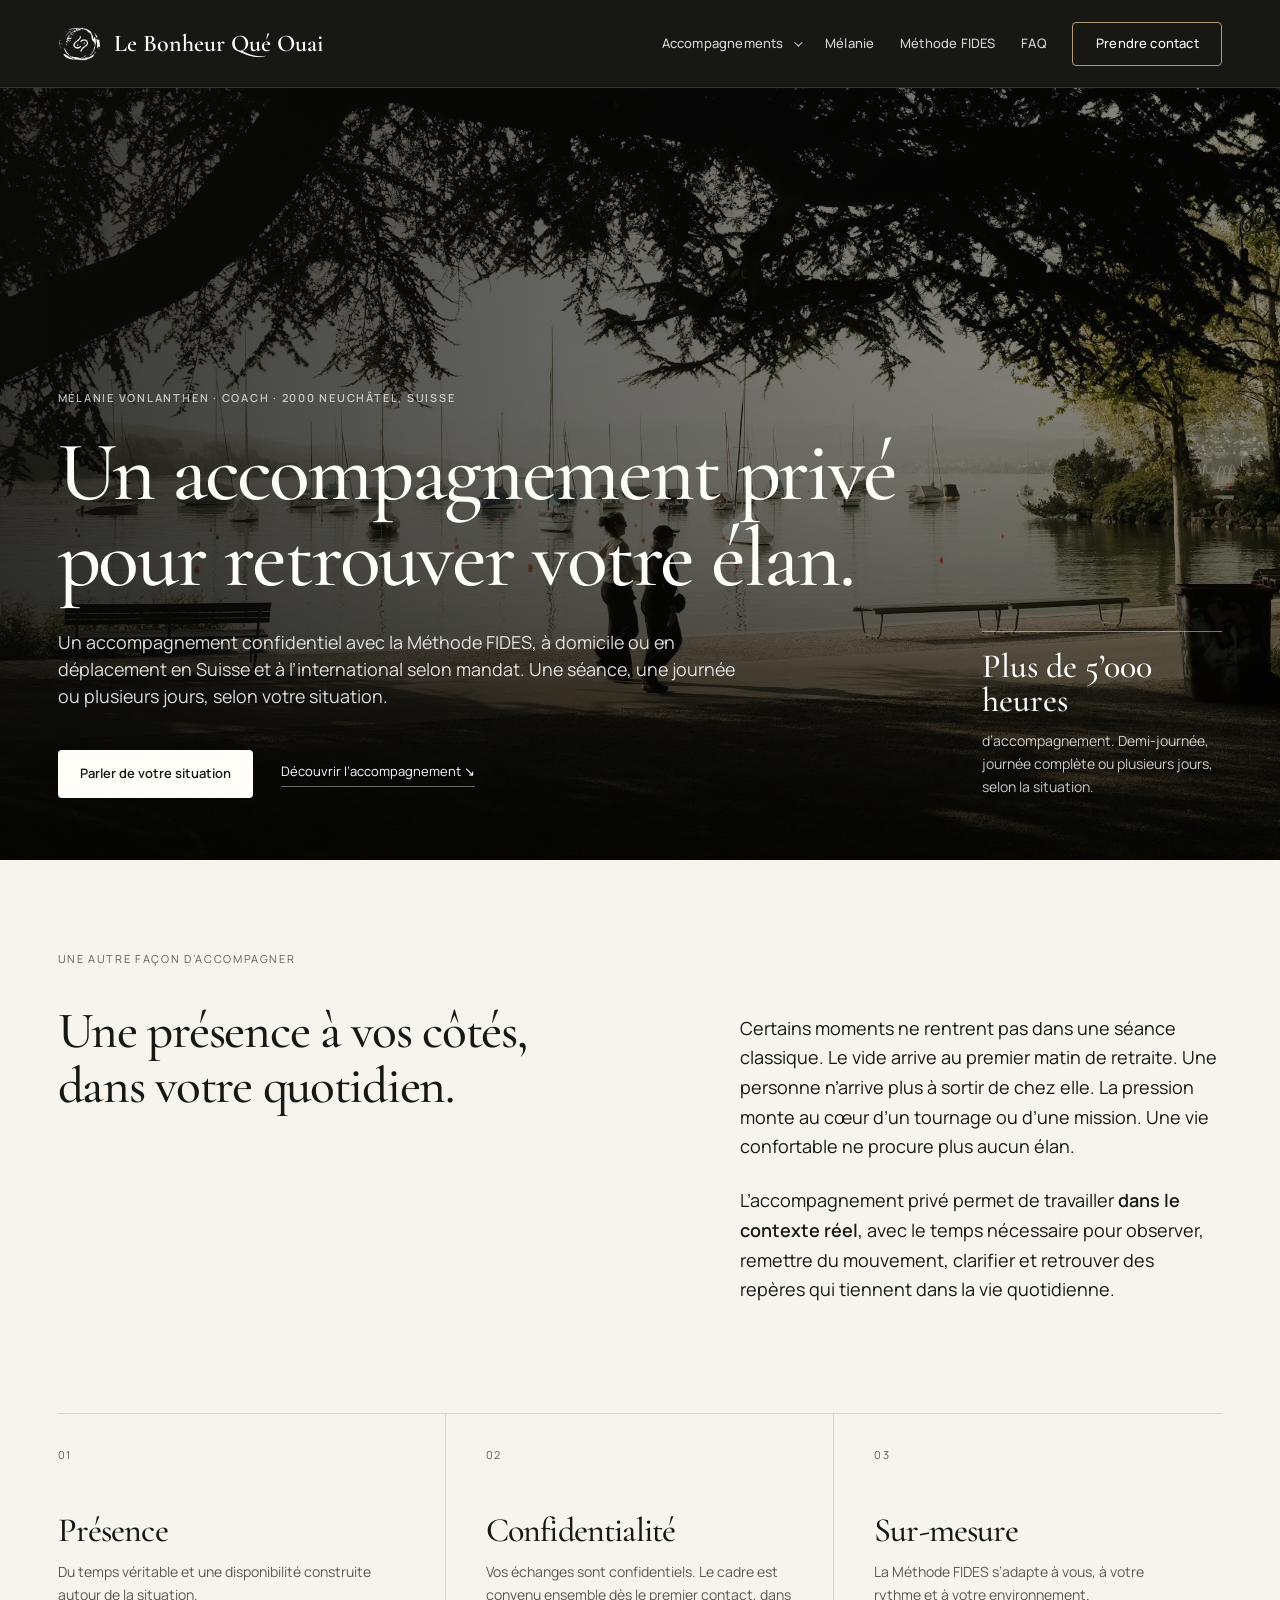
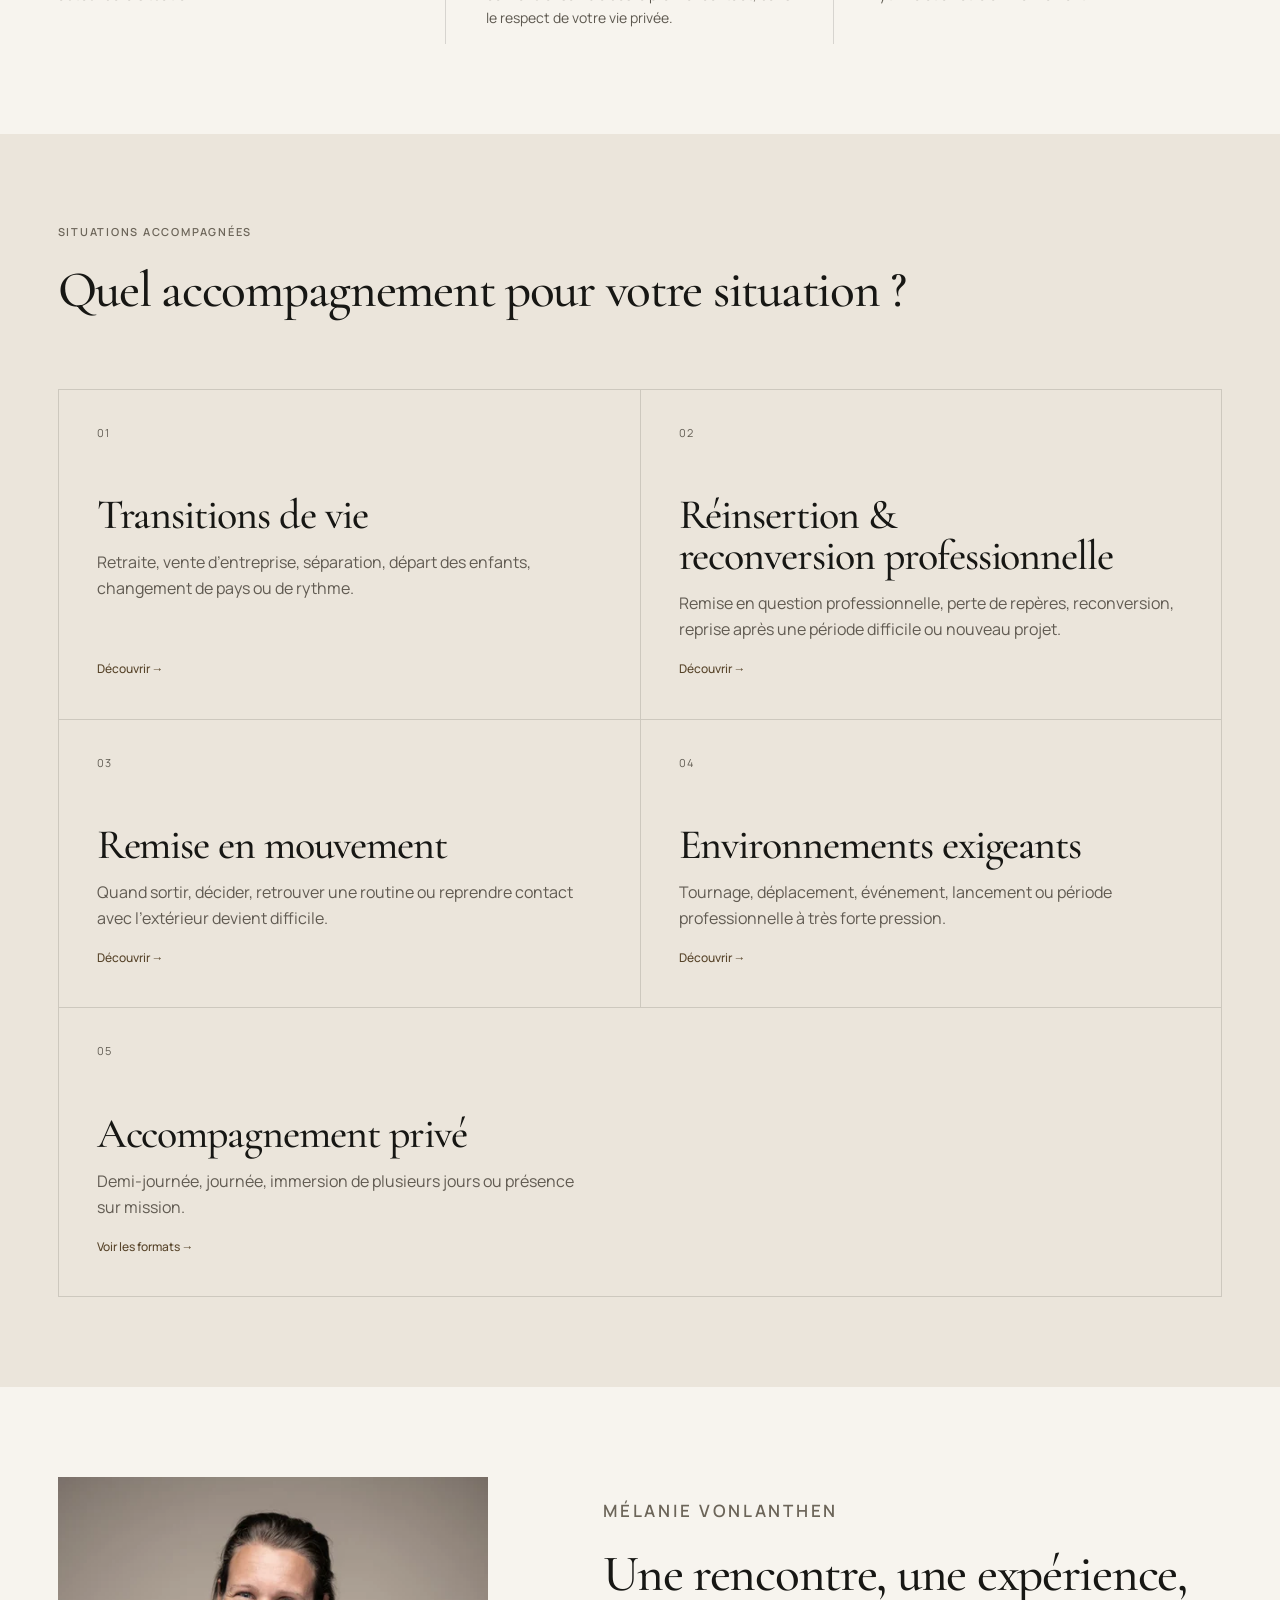
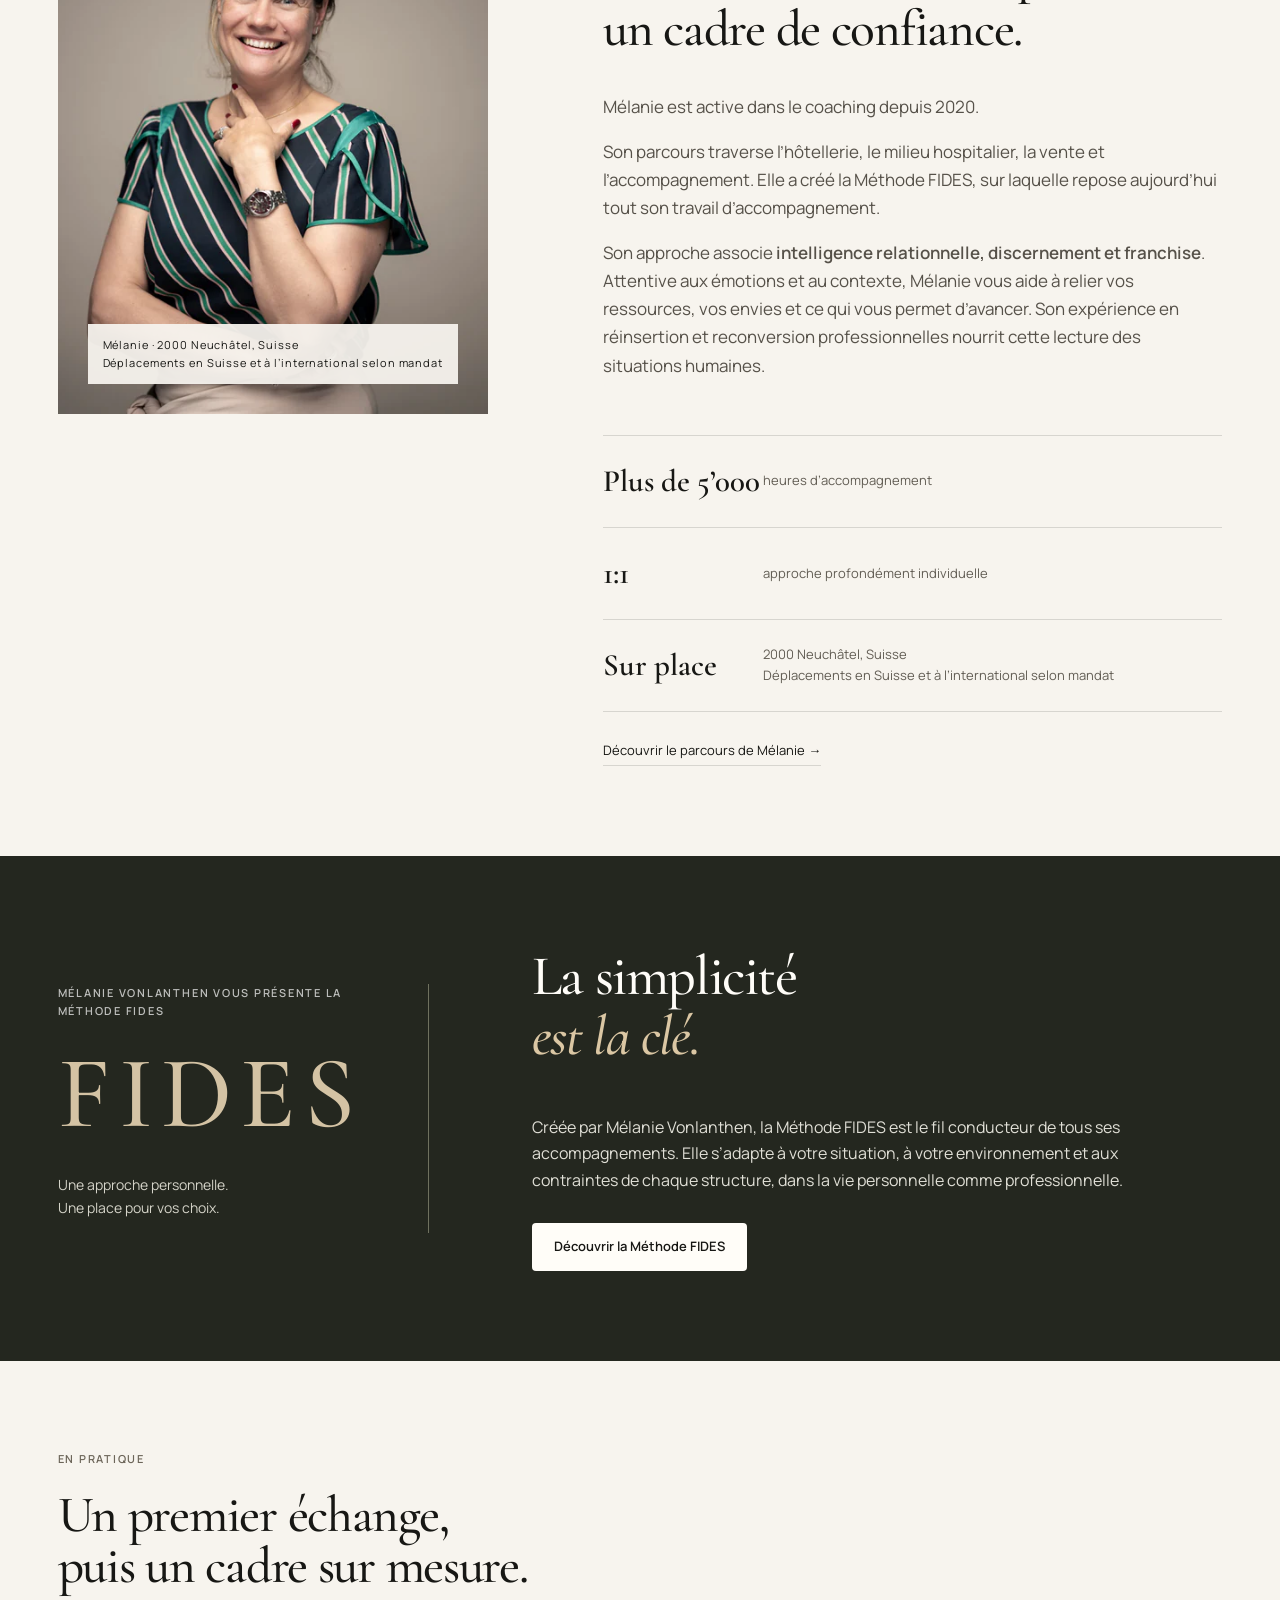
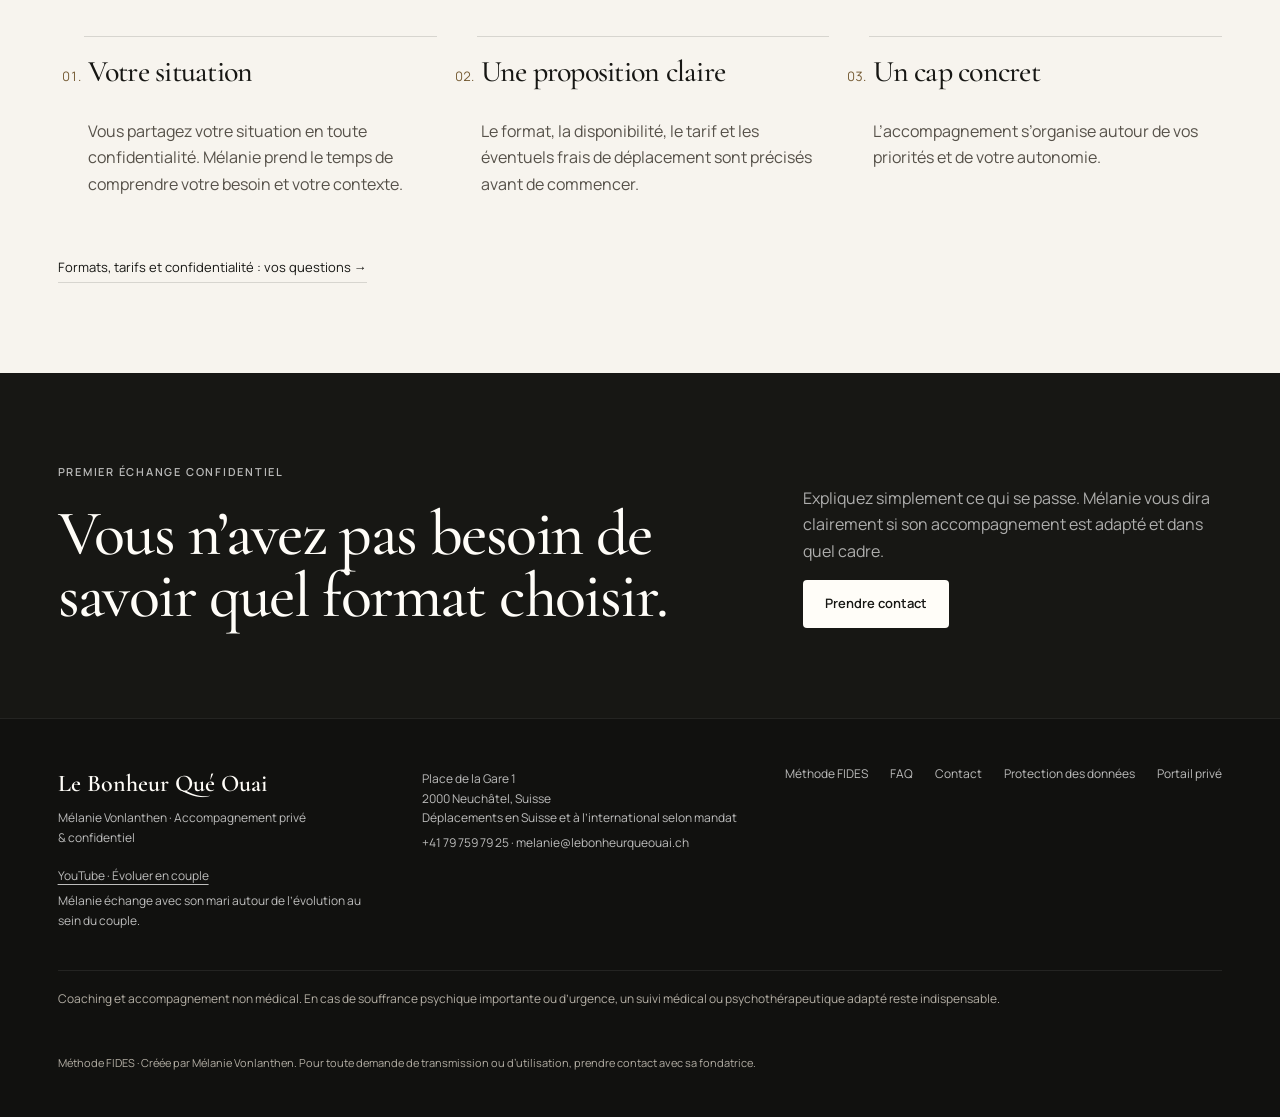
==== index.html @ 2a6633c4 "Dédier une page à la reconversion et préciser le parcours ; vectoriser FIDES" ====
<!doctype html><html lang="fr-CH"><head>
<meta charset="utf-8">
<script>document.documentElement.classList.add('js');</script>
<meta name="viewport" content="width=device-width,initial-scale=1">
<meta name="theme-color" content="#171714">
<link rel="icon" href="favicon.ico?v=20260914-symbole" sizes="any">
<link rel="icon" type="image/png" sizes="32x32" href="favicon-32x32.png?v=20260914-symbole">
<link rel="icon" type="image/svg+xml" href="favicon.svg?v=20260914-symbole">




<link rel="apple-touch-icon" sizes="180x180" href="apple-touch-icon.png?v=20260914-symbole">
<link rel="manifest" href="site.webmanifest?v=20260914-symbole">


<title>Coach de vie à Neuchâtel · Accompagnement privé | Mélanie Vonlanthen</title>
<meta name="description" content="Méthode FIDES et accompagnement privé confidentiel avec Mélanie Vonlanthen à Neuchâtel : transitions de vie, quotidien et missions, en Suisse.">
<meta name="robots" content="index,follow,max-image-preview:large">
<link rel="canonical" href="https://amontandon01-cmyk.github.io/le_bonheur_que_ouai/">
<meta property="og:type" content="website">
<meta property="og:locale" content="fr_CH">
<meta property="og:title" content="Coach de vie à Neuchâtel · Accompagnement privé | Mélanie Vonlanthen">
<meta property="og:description" content="Méthode FIDES et accompagnement privé confidentiel avec Mélanie Vonlanthen à Neuchâtel : transitions de vie, quotidien et missions, en Suisse.">
<meta property="og:url" content="https://amontandon01-cmyk.github.io/le_bonheur_que_ouai/">
<meta property="og:site_name" content="Le Bonheur Qué Ouai">
<link rel="stylesheet" href="assets/styles.css?v=20260914-professionnel">
<script defer src="assets/site.js?v=20260913d" onerror="document.documentElement.classList.remove('js')"></script>
<script type="application/ld+json">{"@context":"https://schema.org","@graph":[{"@type":"WebSite","@id":"https://amontandon01-cmyk.github.io/le_bonheur_que_ouai/#website","url":"https://amontandon01-cmyk.github.io/le_bonheur_que_ouai/","name":"Le Bonheur Qué Ouai","inLanguage":"fr-CH"},{"@type":"Person","@id":"https://amontandon01-cmyk.github.io/le_bonheur_que_ouai/#melanie","name":"Mélanie Vonlanthen","jobTitle":"Coach et accompagnante privée","url":"https://amontandon01-cmyk.github.io/le_bonheur_que_ouai/melanie-vonlanthen.html","telephone":"+41 79 759 79 25","email":"melanie@lebonheurqueouai.ch","knowsAbout":["Méthode FIDES","accompagnement privé","transitions de vie","réinsertion et reconversion professionnelles"],"description":"Créatrice de la Méthode FIDES, Mélanie Vonlanthen propose un accompagnement privé et confidentiel, adapté à la personne et à son environnement."},{"@type":"ProfessionalService","@id":"https://amontandon01-cmyk.github.io/le_bonheur_que_ouai/#business","name":"Le Bonheur Qué Ouai","url":"https://amontandon01-cmyk.github.io/le_bonheur_que_ouai/","founder":{"@id":"https://amontandon01-cmyk.github.io/le_bonheur_que_ouai/#melanie"},"telephone":"+41 79 759 79 25","email":"melanie@lebonheurqueouai.ch","address":{"@type":"PostalAddress","streetAddress":"Place de la Gare 1","postalCode":"2000","addressLocality":"Neuchâtel","addressCountry":"CH"},"areaServed":[{"@type":"Country","name":"Suisse"},{"@type":"Place","name":"International, selon mandat"}],"logo":{"@type":"ImageObject","url":"https://amontandon01-cmyk.github.io/le_bonheur_que_ouai/assets/brand/icon-512.png","width":512,"height":512},"description":"Accompagnement privé et confidentiel avec la Méthode FIDES, à Neuchâtel et en déplacement selon mandat."},{"@type":"WebPage","@id":"https://amontandon01-cmyk.github.io/le_bonheur_que_ouai/#webpage","url":"https://amontandon01-cmyk.github.io/le_bonheur_que_ouai/","name":"Coach de vie à Neuchâtel · Accompagnement privé | Mélanie Vonlanthen","description":"Méthode FIDES et accompagnement privé confidentiel avec Mélanie Vonlanthen à Neuchâtel : transitions de vie, quotidien et missions, en Suisse.","inLanguage":"fr-CH","isPartOf":{"@id":"https://amontandon01-cmyk.github.io/le_bonheur_que_ouai/#website"},"about":{"@id":"https://amontandon01-cmyk.github.io/le_bonheur_que_ouai/#melanie"}}]}</script>
</head><body><a class="skip-link" href="#contenu">Aller au contenu</a><header class="site-header inner-header" data-header><div class="header-inner">
<a class="brand" href="index.html" aria-label="Le Bonheur Qué Ouai — accueil"><img class="brand-logo" src="assets/brand/logo-symbol.png" alt="" width="44" height="44"><span class="brand-name">Le Bonheur Qué Ouai</span></a>
<button class="menu-toggle" type="button" aria-expanded="false" aria-controls="main-nav" aria-label="Ouvrir le menu" data-menu-toggle>Menu</button>
<nav id="main-nav" class="main-nav" aria-label="Navigation principale" data-nav>
<details class="nav-disclosure"><summary>Accompagnements<span class="nav-chevron" aria-hidden="true"></span></summary><div class="nav-submenu"><a href="accompagnement-prive.html">Tous les accompagnements</a><a href="transitions-de-vie.html">Transitions de vie</a><a class="nav-professional" href="reinsertion-reconversion-professionnelle.html">Réinsertion &amp; reconversion professionnelle</a><a href="remise-en-mouvement.html">Remise en mouvement</a><a href="environnements-exigeants.html">Tournages &amp; missions</a></div></details>
<a href="melanie-vonlanthen.html">Mélanie</a><a href="methode-fides.html">Méthode FIDES</a><a href="faq.html">FAQ</a><a class="nav-cta" href="contact.html">Prendre contact</a></nav></div></header><main id="contenu" tabindex="-1">
<section class="hero home-hero">
  <div class="hero-content reveal"><p class="eyebrow">Mélanie Vonlanthen · Coach · 2000 Neuchâtel, Suisse</p><h1>Un accompagnement privé pour retrouver votre élan.</h1><p class="hero-lead">Un accompagnement confidentiel avec la Méthode FIDES, à domicile ou en déplacement en Suisse et à l’international selon mandat. Une séance, une journée ou plusieurs jours, selon votre situation.</p><div class="hero-actions"><a class="button button-light" href="contact.html">Parler de votre situation</a><a class="text-link" href="accompagnement-prive.html">Découvrir l’accompagnement ↘</a></div></div>
  <div class="hero-note reveal delay-1"><span>Plus de 5’000 heures</span><p>d’accompagnement. Demi-journée, journée complète ou plusieurs jours, selon la situation.</p></div>
</section>
<section class="intro section-light">
<div class="section-kicker reveal">Une autre façon d’accompagner</div>
<div class="intro-grid"><h2 class="reveal">Une présence à vos côtés,<br>dans votre quotidien.</h2><div class="intro-copy reveal delay-1"><p>Certains moments ne rentrent pas dans une séance classique. Le vide arrive au premier matin de retraite. Une personne n’arrive plus à sortir de chez elle. La pression monte au cœur d’un tournage ou d’une mission. Une vie confortable ne procure plus aucun élan.</p><p>L’accompagnement privé permet de travailler <strong>dans le contexte réel</strong>, avec le temps nécessaire pour observer, remettre du mouvement, clarifier et retrouver des repères qui tiennent dans la vie quotidienne.</p></div></div>
<div class="principles"><article class="principle reveal"><span>01</span><h3>Présence</h3><p>Du temps véritable et une disponibilité construite autour de la situation.</p></article><article class="principle reveal delay-1"><span>02</span><h3>Confidentialité</h3><p>Vos échanges sont confidentiels. Le cadre est convenu ensemble dès le premier contact, dans le respect de votre vie privée.</p></article><article class="principle reveal delay-2"><span>03</span><h3>Sur-mesure</h3><p>La Méthode FIDES s’adapte à vous, à votre rythme et à votre environnement.</p></article></div>
</section>
<section class="section-stone route-section"><div class="section-heading reveal"><p class="eyebrow dark">Situations accompagnées</p><h2>Quel accompagnement pour votre situation ?</h2></div><div class="route-grid route-grid-professional">
<a class="route-card reveal" href="transitions-de-vie.html"><span>01</span><h3>Transitions de vie</h3><p>Retraite, vente d’entreprise, séparation, départ des enfants, changement de pays ou de rythme.</p><b>Découvrir →</b></a>
<a class="route-card reveal delay-1" href="reinsertion-reconversion-professionnelle.html"><span>02</span><h3>Réinsertion &amp; reconversion professionnelle</h3><p>Remise en question professionnelle, perte de repères, reconversion, reprise après une période difficile ou nouveau projet.</p><b>Découvrir →</b></a>
<a class="route-card reveal delay-1" href="remise-en-mouvement.html"><span>03</span><h3>Remise en mouvement</h3><p>Quand sortir, décider, retrouver une routine ou reprendre contact avec l’extérieur devient difficile.</p><b>Découvrir →</b></a>
<a class="route-card reveal delay-2" href="environnements-exigeants.html"><span>04</span><h3>Environnements exigeants</h3><p>Tournage, déplacement, événement, lancement ou période professionnelle à très forte pression.</p><b>Découvrir →</b></a>
<a class="route-card reveal delay-3" href="accompagnement-prive.html"><span>05</span><h3>Accompagnement privé</h3><p>Demi-journée, journée, immersion de plusieurs jours ou présence sur mission.</p><b>Voir les formats →</b></a>
</div></section>
<section class="profile section-light">
<figure class="profile-visual reveal"><picture><img src="assets/melanie-vonlanthen-960.webp?v=20260913-portrait" srcset="assets/melanie-vonlanthen-480.webp?v=20260913-portrait 480w, assets/melanie-vonlanthen-960.webp?v=20260913-portrait 960w, assets/melanie-vonlanthen.webp?v=20260913-portrait 1440w" sizes="(max-width: 640px) calc(100vw - 40px), (max-width: 1200px) 650px, (min-width: 1584px) 533px, 36vw" alt="Portrait de Mélanie Vonlanthen, coach à Neuchâtel" width="960" height="1200" loading="lazy" decoding="async"></picture><figcaption>Mélanie · 2000 Neuchâtel, Suisse<br>Déplacements en Suisse et à l’international selon mandat</figcaption></figure>
<div class="profile-copy reveal delay-1"><p class="eyebrow dark">Mélanie Vonlanthen</p><h2>Une rencontre, une expérience, un cadre de confiance.</h2><p>Mélanie est active dans le coaching depuis 2020.</p><p>Son parcours traverse l’hôtellerie, le milieu hospitalier, la vente et l’accompagnement. Elle a créé la Méthode FIDES, sur laquelle repose aujourd’hui tout son travail d’accompagnement.</p><p>Son approche associe <strong>intelligence relationnelle, discernement et franchise</strong>. Attentive aux émotions et au contexte, Mélanie vous aide à relier vos ressources, vos envies et ce qui vous permet d’avancer. Son expérience en réinsertion et reconversion professionnelles nourrit cette lecture des situations humaines.</p><div class="profile-stats"><div><strong>Plus de 5’000</strong><span>heures d’accompagnement</span></div><div><strong>1:1</strong><span>approche profondément individuelle</span></div><div><strong>Sur place</strong><span>2000 Neuchâtel, Suisse<br>Déplacements en Suisse et à l’international selon mandat</span></div></div><a class="inline-cta" href="melanie-vonlanthen.html">Découvrir le parcours de Mélanie →</a></div>
</section>
<section class="section-dark fides-feature"><div class="fides-signature"><p class="eyebrow">Mélanie Vonlanthen vous présente la Méthode FIDES</p><span aria-hidden="true">FIDES</span><p>Une approche personnelle.<br>Une place pour vos choix.</p></div><div class="fides-feature-copy"><h2>La simplicité<br><em>est la clé.</em></h2><p>Créée par Mélanie Vonlanthen, la Méthode FIDES est le fil conducteur de tous ses accompagnements. Elle s’adapte à votre situation, à votre environnement et aux contraintes de chaque structure, dans la vie personnelle comme professionnelle.</p><a class="button button-light" href="methode-fides.html">Découvrir la Méthode FIDES</a></div></section><section class="section-light practical-section"><div><p class="eyebrow dark">En pratique</p><h2>Un premier échange, puis un cadre sur mesure.</h2></div><ol class="practical-steps"><li><h3>Votre situation</h3><p>Vous partagez votre situation en toute confidentialité. Mélanie prend le temps de comprendre votre besoin et votre contexte.</p></li><li><h3>Une proposition claire</h3><p>Le format, la disponibilité, le tarif et les éventuels frais de déplacement sont précisés avant de commencer.</p></li><li><h3>Un cap concret</h3><p>L’accompagnement s’organise autour de vos priorités et de votre autonomie.</p></li></ol><a class="inline-cta" href="faq.html">Formats, tarifs et confidentialité&nbsp;: vos questions →</a></section><section class="section-dark compact-cta"><div><p class="eyebrow">Premier échange confidentiel</p><h2>Vous n’avez pas besoin de savoir quel format choisir.</h2></div><div><p>Expliquez simplement ce qui se passe. Mélanie vous dira clairement si son accompagnement est adapté et dans quel cadre.</p><a class="button button-light" href="contact.html">Prendre contact</a></div></section>
</main><footer class="site-footer">
<div><strong>Le Bonheur Qué Ouai</strong><p>Mélanie Vonlanthen · Accompagnement privé &amp; confidentiel</p><p class="footer-youtube"><a href="https://www.youtube.com/channel/UCPby14BXJpV1jzdM7zE-QJA/videos" target="_blank" rel="noopener noreferrer" aria-label="YouTube · Évoluer en couple (nouvel onglet)">YouTube · Évoluer en couple</a><span>Mélanie échange avec son mari autour de l’évolution au sein du couple.</span></p></div>
<div class="footer-meta"><p>Place de la Gare 1<br>2000 Neuchâtel, Suisse<br>Déplacements en Suisse et à l’international selon mandat</p><p><a href="tel:+41797597925">+41 79 759 79 25</a> · <a href="mailto:melanie@lebonheurqueouai.ch">melanie@lebonheurqueouai.ch</a></p></div>
<div class="footer-links"><a href="methode-fides.html">Méthode FIDES</a><a href="faq.html">FAQ</a><a href="contact.html">Contact</a><a href="protection-des-donnees.html">Protection des données</a><a href="https://portail.lebonheurqueouai.ch/">Portail privé</a></div>
<div class="photo-credits">Coaching et accompagnement non médical. En cas de souffrance psychique importante ou d’urgence, un suivi médical ou psychothérapeutique adapté reste indispensable.</div>
<p class="fides-attribution">Méthode FIDES · Créée par Mélanie Vonlanthen. Pour toute demande de transmission ou d’utilisation, prendre contact avec sa fondatrice.</p></footer></body></html>
---- assets/styles.css ----
@font-face {
  font-family: 'Cormorant Garamond';
  font-style: italic;
  font-weight: 500;
  font-display: swap;
  src: url('fonts/cormorant-garamond-italic-latin.woff2') format('woff2');
  unicode-range: U+0000-00FF, U+0131, U+0152-0153, U+02BB-02BC, U+02C6, U+02DA, U+02DC, U+0304, U+0308, U+0329, U+2000-206F, U+20AC, U+2122, U+2191, U+2193, U+2212, U+2215, U+FEFF, U+FFFD;
}

@font-face {
  font-family: 'Cormorant Garamond';
  font-style: normal;
  font-weight: 500;
  font-display: swap;
  src: url('fonts/cormorant-garamond-normal-latin.woff2') format('woff2');
  unicode-range: U+0000-00FF, U+0131, U+0152-0153, U+02BB-02BC, U+02C6, U+02DA, U+02DC, U+0304, U+0308, U+0329, U+2000-206F, U+20AC, U+2122, U+2191, U+2193, U+2212, U+2215, U+FEFF, U+FFFD;
}

@font-face {
  font-family: 'Cormorant Garamond';
  font-style: normal;
  font-weight: 600;
  font-display: swap;
  src: url('fonts/cormorant-garamond-normal-latin.woff2') format('woff2');
  unicode-range: U+0000-00FF, U+0131, U+0152-0153, U+02BB-02BC, U+02C6, U+02DA, U+02DC, U+0304, U+0308, U+0329, U+2000-206F, U+20AC, U+2122, U+2191, U+2193, U+2212, U+2215, U+FEFF, U+FFFD;
}

@font-face {
  font-family: 'Manrope';
  font-style: normal;
  font-weight: 400;
  font-display: swap;
  src: url('fonts/manrope-normal-latin.woff2') format('woff2');
  unicode-range: U+0000-00FF, U+0131, U+0152-0153, U+02BB-02BC, U+02C6, U+02DA, U+02DC, U+0304, U+0308, U+0329, U+2000-206F, U+20AC, U+2122, U+2191, U+2193, U+2212, U+2215, U+FEFF, U+FFFD;
}

@font-face {
  font-family: 'Manrope';
  font-style: normal;
  font-weight: 500;
  font-display: swap;
  src: url('fonts/manrope-normal-latin.woff2') format('woff2');
  unicode-range: U+0000-00FF, U+0131, U+0152-0153, U+02BB-02BC, U+02C6, U+02DA, U+02DC, U+0304, U+0308, U+0329, U+2000-206F, U+20AC, U+2122, U+2191, U+2193, U+2212, U+2215, U+FEFF, U+FFFD;
}

@font-face {
  font-family: 'Manrope';
  font-style: normal;
  font-weight: 600;
  font-display: swap;
  src: url('fonts/manrope-normal-latin.woff2') format('woff2');
  unicode-range: U+0000-00FF, U+0131, U+0152-0153, U+02BB-02BC, U+02C6, U+02DA, U+02DC, U+0304, U+0308, U+0329, U+2000-206F, U+20AC, U+2122, U+2191, U+2193, U+2212, U+2215, U+FEFF, U+FFFD;
}


:root {
  --ink: #171714;
  --paper: #f7f4ee;
  --stone: #ebe5db;
  --white: #fffdf8;
  --muted: #777167;
  --accent: #b49a72;
  --line: rgba(23, 23, 20, .14);
  --max: 1380px;
  --pad: clamp(24px, 5vw, 84px);
  --header-h: 79px;
}

*, *::before, *::after { box-sizing: border-box; }
html { scroll-behavior: smooth; }
body {
  margin: 0;
  min-width: 320px;
  background: var(--paper);
  color: var(--ink);
  font-family: 'Manrope', sans-serif;
  font-size: 16px;
  line-height: 1.65;
  -webkit-font-smoothing: antialiased;
  text-rendering: optimizeLegibility;
}
body.menu-open { overflow: hidden; }
a { color: inherit; text-decoration: none; }
img { display: block; max-width: 100%; }
button { font: inherit; }
::selection { background: #cdbc9f; color: var(--ink); }
h1, h2, h3, p { margin-top: 0; }
h1, h2, h3 {
  font-family: 'Cormorant Garamond', serif;
  font-weight: 500;
  line-height: .98;
  letter-spacing: -.025em;
}

/* Shared components */
.eyebrow {
  margin: 0 0 22px;
  color: rgba(255, 255, 255, .7);
  font-size: 11px;
  font-weight: 600;
  letter-spacing: .16em;
  text-transform: uppercase;
}
.eyebrow.dark { color: #6c6559; }
.button {
  display: inline-flex;
  align-items: center;
  justify-content: center;
  min-height: 48px;
  padding: 0 22px;
  border-radius: 999px;
  font-size: 13px;
  font-weight: 600;
  transition: transform .2s ease, background-color .2s ease;
}
.button:hover { transform: translateY(-2px); }
.button-light { background: var(--white); color: var(--ink); }
.button-dark { background: var(--ink); color: var(--white); }
.text-link {
  width: max-content;
  max-width: 100%;
  padding-bottom: 4px;
  border-bottom: 1px solid rgba(255, 255, 255, .4);
  font-size: 13px;
}
.inline-cta {
  display: inline-block;
  margin-top: 28px;
  padding-bottom: 4px;
  border-bottom: 1px solid var(--line);
  font-size: 13px;
}

/* Home hero */
.hero {
  position: relative;
  min-height: 100svh;
  display: grid;
  grid-template-columns: minmax(0, 1.35fr) minmax(280px, .65fr);
  align-items: end;
  gap: 54px;
  padding: 180px var(--pad) 62px;
  overflow: hidden;
  background: #161613;
  color: var(--white);
}
.home-hero::before,
.page-hero-image::before {
  content: '';
  position: absolute;
  inset: 0;
  background-image:
    linear-gradient(90deg, rgba(12, 12, 10, .80), rgba(12, 12, 10, .55) 48%, rgba(12, 12, 10, .30)),
    var(--hero-image, url('hero-accueil-2200.webp'));
  background-size: cover;
  background-repeat: no-repeat;
  background-position: center 56%;
  transform: scale(1.02);
}
.hero::after,
.page-hero-image::after {
  content: '';
  position: absolute;
  inset: 0;
  background: linear-gradient(180deg, rgba(0, 0, 0, .08), rgba(0, 0, 0, .12) 52%, rgba(0, 0, 0, .5));
}
.hero > *, .page-hero-image > * { position: relative; z-index: 1; }
.hero-content { max-width: 920px; }
.hero h1 {
  max-width: 1200px;
  margin-bottom: 28px;
  font-size: clamp(61px, 8.4vw, 132px);
}
.hero-lead {
  max-width: 770px;
  color: rgba(255, 255, 255, .85);
  font-size: clamp(18px, 1.8vw, 27px);
  line-height: 1.5;
}
.hero-actions {
  display: flex;
  align-items: center;
  flex-wrap: wrap;
  gap: 28px;
  margin-top: 40px;
}
.hero-note {
  justify-self: end;
  max-width: 330px;
  padding-top: 18px;
  border-top: 1px solid rgba(255, 255, 255, .45);
  color: rgba(255, 255, 255, .78);
}
.hero-note span {
  color: #fff;
  font-family: 'Cormorant Garamond', serif;
  font-size: 42px;
  line-height: 1;
}
.hero-note p { margin: 10px 0 0; font-size: 14px; }

/* Inner hero */
.page-hero {
  min-height: 74svh;
  padding: 190px var(--pad) 90px;
  display: flex;
  flex-direction: column;
  justify-content: flex-end;
  background: #191916;
  color: #fff;
}
.page-hero h1 {
  max-width: 1150px;
  margin: 0 0 28px;
  font-size: clamp(60px, 8vw, 118px);
}
.page-hero > p:last-child {
  max-width: 770px;
  color: rgba(255, 255, 255, .72);
  font-size: clamp(18px, 1.7vw, 25px);
}
.page-hero.warm { background: linear-gradient(135deg, #302921, #171714); }
.page-hero.soft { background: linear-gradient(135deg, #4f514b, #1d1d1a); }
.page-hero.night { background: linear-gradient(145deg, #13171a, #1b1b18); }
.page-hero.faq-hero { background: linear-gradient(145deg, #29261f, #171714); }
.page-hero.contact-hero { background: linear-gradient(145deg, #272721, #171714); }
.portrait-hero {
  display: grid;
  grid-template-columns: 1.05fr .65fr;
  gap: 80px;
  align-items: end;
  padding-bottom: 0;
}
.portrait-hero > div { padding-bottom: 80px; }
.portrait-hero picture { align-self: end; justify-self: end; max-width: 540px; }
.portrait-hero img {
  width: 100%;
  max-height: 70svh;
  height: auto;
  aspect-ratio: 4 / 5;
  object-fit: cover;
  object-position: center 20%;
}

/* Sections */
.section-light,
.section-stone,
.section-dark,
.section { padding: clamp(90px, 10vw, 150px) var(--pad); }
.section-light { background: var(--paper); }
.section-stone { background: var(--stone); }
.section-dark { background: var(--ink); color: var(--white); }
.section-kicker {
  margin-bottom: 36px;
  color: var(--muted);
  font-size: 11px;
  letter-spacing: .15em;
  text-transform: uppercase;
}
.intro-grid,
.content-split {
  max-width: var(--max);
  margin: auto;
  display: grid;
  grid-template-columns: 1.08fr .92fr;
  gap: clamp(50px, 9vw, 140px);
}
.intro h2,
.content-split h2,
.section-heading h2,
.profile-copy h2,
.contact-page h2,
.clinical-box h2,
.centered h2 {
  margin-bottom: 0;
  font-size: clamp(45px, 5.2vw, 82px);
}
.intro-copy { max-width: 650px; padding-top: 10px; font-size: 18px; }
.intro-copy p + p,
.long-copy p + p { margin-top: 24px; }
.long-copy { max-width: 700px; font-size: 18px; }
.fides-logo { width: 100%; max-width: 480px; height: auto; margin-inline: auto; }
.long-copy.centered,
.centered { max-width: 900px; margin: auto; }
.light-copy { color: rgba(255, 255, 255, .72); }
.section-heading { max-width: 1050px; margin: 0 auto 70px; }
.section-heading.split {
  max-width: var(--max);
  display: grid;
  grid-template-columns: 1.1fr .7fr;
  gap: 90px;
  align-items: end;
}
.section-heading.split > p { max-width: 480px; color: rgba(255, 255, 255, .62); font-size: 15px; }

.principles {
  max-width: var(--max);
  margin: 90px auto 0;
  display: grid;
  grid-template-columns: repeat(3, 1fr);
  border-top: 1px solid var(--line);
}
.principle { min-height: 230px; padding: 26px 40px 0 0; border-right: 1px solid var(--line); }
.principle + .principle { padding-left: 40px; }
.principle:last-child { border-right: 0; }
.principle > span,
.route-card > span,
.format-card > span,
.context-grid span,
.steps span { color: var(--muted); font-size: 11px; letter-spacing: .14em; }
.principle h3 { margin: 48px 0 12px; font-size: 34px; }
.principle p { max-width: 320px; color: #5d584f; font-size: 14px; }

.route-grid,
.scenario-grid,
.context-grid,
.method-grid {
  max-width: var(--max);
  margin: auto;
  display: grid;
  grid-template-columns: repeat(2, 1fr);
  border-top: 1px solid var(--line);
  border-left: 1px solid var(--line);
}
.route-card,
.scenario-grid article,
.context-grid article,
.method-grid article {
  min-height: 280px;
  padding: 34px 38px 40px;
  border-right: 1px solid var(--line);
  border-bottom: 1px solid var(--line);
}
.route-card { display: flex; flex-direction: column; transition: background-color .2s ease; }
.route-card:hover { background: rgba(255, 255, 255, .42); }
.route-card h3,
.scenario-grid h3,
.context-grid h3,
.method-grid h3 { margin: 52px 0 14px; font-size: 42px; }
.route-card p,
.scenario-grid p,
.method-grid p { max-width: 500px; color: #615b52; }
.route-card b { margin-top: auto; font-size: 12px; font-weight: 500; }
.context-grid,
.context-grid article { border-color: rgba(255, 255, 255, .16); }
.context-grid p { color: rgba(255, 255, 255, .63); }
.context-grid span { color: rgba(255, 255, 255, .46); }

.profile {
  display: grid;
  grid-template-columns: .82fr 1.18fr;
  gap: clamp(55px, 9vw, 140px);
  align-items: start;
}
.profile-visual {
  position: sticky;
  top: 110px;
  margin: 0;
  overflow: hidden;
  background: #d9d0c4;
}
.profile-visual img {
  width: 100%;
  height: auto;
  aspect-ratio: 4 / 5;
  object-fit: cover;
  object-position: center 20%;
}
.profile-visual figcaption {
  position: absolute;
  left: 30px;
  bottom: 30px;
  padding: 12px 15px;
  background: rgba(247, 244, 238, .94);
  color: var(--ink);
  font-size: 11px;
  letter-spacing: .08em;
}
.profile-copy { max-width: 760px; padding-top: 20px; }
.profile-copy h2 { margin-bottom: 36px; }
.profile-copy > p { color: #565149; font-size: 17px; }
.profile-stats { margin-top: 55px; border-top: 1px solid var(--line); }
.profile-stats > div {
  display: grid;
  grid-template-columns: 160px 1fr;
  align-items: center;
  padding: 20px 0;
  border-bottom: 1px solid var(--line);
}
.profile-stats strong { font-family: 'Cormorant Garamond', serif; font-size: 31px; }
.profile-stats span { color: var(--muted); font-size: 13px; }

.compact-cta { display: grid; grid-template-columns: 1fr .65fr; gap: 100px; align-items: end; }
.compact-cta h2 { margin: 0; font-size: clamp(44px, 5vw, 76px); }
.compact-cta > div:last-child p { color: rgba(255, 255, 255, .65); }
.compact-cta.light > div:last-child p { color: #625d55; }

.format-grid {
  max-width: var(--max);
  margin: auto;
  display: grid;
  grid-template-columns: repeat(2, 1fr);
  border-top: 1px solid rgba(255, 255, 255, .18);
  border-left: 1px solid rgba(255, 255, 255, .18);
}
.format-card {
  min-height: 330px;
  padding: 36px 40px 42px;
  display: flex;
  flex-direction: column;
  border-right: 1px solid rgba(255, 255, 255, .18);
  border-bottom: 1px solid rgba(255, 255, 255, .18);
}
.format-card h3 { margin: 55px 0 8px; font-size: 44px; }
.format-meta { color: var(--accent); font-size: 11px; letter-spacing: .13em; text-transform: uppercase; }
.format-card > p:last-child { max-width: 520px; margin-top: auto; color: rgba(255, 255, 255, .64); font-size: 14px; }
.format-card.featured { background: #211f1a; }
.format-card > span { color: rgba(255, 255, 255, .5); }

.editorial-list { display: grid; grid-template-columns: .75fr 1fr; gap: 100px; }
.editorial-list h2 { font-size: clamp(44px, 5vw, 76px); }
.editorial-list ul { margin: 0; padding: 0; list-style: none; border-top: 1px solid var(--line); }
.editorial-list li { padding: 20px 0; border-bottom: 1px solid var(--line); }

.clinical-box { max-width: none; }
.clinical-box > * { max-width: 1200px; margin-left: auto; margin-right: auto; }
.clinical-box h2 { margin-bottom: 30px; }
.clinical-box p { color: #5b564e; font-size: 18px; }
.clinical-box.emph { border-top: 1px solid var(--line); }

.steps { display: grid; grid-template-columns: repeat(4, 1fr); }
.steps > div { padding: 30px; border-left: 1px solid var(--line); }
.steps > div:last-child { border-right: 1px solid var(--line); }
.steps h3 { margin: 50px 0 14px; font-size: 31px; }

.story-section { display: grid; grid-template-columns: 1fr .85fr; gap: 100px; }
.story-section h2 { font-size: clamp(45px, 5vw, 78px); }
.stats-band {
  display: grid;
  grid-template-columns: repeat(4, 1fr);
  padding-top: 70px;
  padding-bottom: 70px;
}
.stats-band > div { padding: 24px; border-right: 1px solid rgba(255, 255, 255, .16); min-width: 0; }
.stats-band > div:last-child { border-right: 0; }
.stats-band strong {
  display: block;
  font-family: 'Cormorant Garamond', serif;
  font-size: clamp(28px, 3vw, 42px);
  line-height: 1.05;
  overflow-wrap: anywhere;
}
.stats-band span { color: rgba(255, 255, 255, .55); font-size: 12px; }

.faq-section { max-width: 1100px; margin: auto; }
.faq-item { border-top: 1px solid var(--line); }
.faq-item:last-child { border-bottom: 1px solid var(--line); }
.faq-item summary {
  position: relative;
  padding: 28px 45px 28px 0;
  cursor: pointer;
  list-style: none;
  font-family: 'Cormorant Garamond', serif;
  font-size: 31px;
  line-height: 1.1;
}
.faq-item summary::-webkit-details-marker { display: none; }
.faq-item summary::after {
  content: '+';
  position: absolute;
  right: 0;
  top: 26px;
  font-family: 'Manrope', sans-serif;
  font-size: 24px;
  font-weight: 300;
}
.faq-item[open] summary::after { content: '–'; }
.faq-item div { max-width: 800px; padding-bottom: 28px; color: #5d584f; }

.contact-page { display: grid; grid-template-columns: 1fr .8fr; gap: 100px; }
.contact-copy { max-width: 700px; }
.contact-panel { border-top: 1px solid var(--line); }
.contact-line {
  display: grid;
  grid-template-columns: 120px minmax(0, 1fr);
  gap: 20px;
  align-items: center;
  padding: 20px 0;
  border-bottom: 1px solid var(--line);
}
.contact-line span { color: var(--muted); font-size: 11px; letter-spacing: .12em; text-transform: uppercase; }
.contact-line strong { min-width: 0; font-size: 14px; font-weight: 500; overflow-wrap: anywhere; }
.contact-panel .button { margin-top: 28px; }
.contact-panel.large { padding-top: 10px; }

/* First-generation page compatibility */
.wrap { max-width: var(--max); margin: auto; }
.split { display: grid; grid-template-columns: 1fr .9fr; gap: clamp(48px, 8vw, 120px); }
.lead { color: #59544d; font-size: 18px; }
.prose { max-width: 860px; margin: auto; }
.prose h2 { margin-top: 58px; font-size: clamp(40px, 4.5vw, 64px); }
.prose h3 { margin-top: 38px; font-size: 30px; }
.prose p, .prose li { color: #565149; font-size: 17px; }
.breadcrumbs { margin-bottom: 28px; color: var(--muted); font-size: 11px; }
.breadcrumbs a { text-decoration: underline; text-underline-offset: 3px; }
.notice { margin-top: 36px; padding: 22px 26px; border-left: 2px solid var(--accent); background: rgba(180, 154, 114, .12); color: #5b554d; font-size: 14px; }
.cards { display: grid; grid-template-columns: repeat(3, 1fr); margin-top: 58px; border-top: 1px solid var(--line); }
.card { min-height: 250px; padding: 30px 34px 24px 0; border-right: 1px solid var(--line); }
.card + .card { padding-left: 34px; }
.card:last-child { border-right: 0; }
.card h3 { margin: 42px 0 14px; font-size: 34px; }
.card p { color: #5f5a52; font-size: 14px; }
.stats { display: grid; grid-template-columns: repeat(3, 1fr); margin-top: 42px; border-top: 1px solid var(--line); }
.stat { padding: 18px 20px 0 0; }
.stat strong { display: block; font-family: 'Cormorant Garamond', serif; font-size: 32px; }
.stat span { color: var(--muted); font-size: 12px; }
.contact-grid { display: grid; grid-template-columns: 1fr 1fr; gap: 70px; }
.contact-lines { border-top: 1px solid var(--line); }

.site-footer {
  padding: 45px var(--pad);
  display: grid;
  grid-template-columns: 1fr 1fr auto;
  gap: 40px;
  background: #11110f;
  border-top: 1px solid rgba(255, 255, 255, .08);
  color: rgba(255, 255, 255, .72);
  font-size: 12px;
}
.site-footer strong { color: var(--white); font-family: 'Cormorant Garamond', serif; font-size: 24px; }
.site-footer p { margin: 5px 0 0; }
.site-footer .footer-youtube { margin-top: 18px; }
.footer-youtube a { text-decoration: underline; text-underline-offset: 4px; }
.footer-youtube span { display: block; margin-top: 5px; }
.footer-links { display: flex; gap: 22px; align-items: flex-start; }
.photo-credits {
  grid-column: 1 / -1;
  padding-top: 18px;
  border-top: 1px solid rgba(255, 255, 255, .08);
  color: rgba(255, 255, 255, .38);
  font-size: 10px;
}

.reveal { opacity: 1; transform: none; }
.reveal.visible { opacity: 1; transform: none; }
.delay-1 { transition-delay: .08s; }
.delay-2 { transition-delay: .16s; }
.delay-3 { transition-delay: .24s; }

/* Tablet */
@media (max-width: 1180px) {
  :root { --pad: clamp(24px, 4vw, 48px); }
}

/* Mobile navigation + stacked layout */
@media (max-width: 1200px) {
  :root { --header-h: 70px; }

  .reveal { opacity: 1; transform: none; transition: none; }

  .hero {
    grid-template-columns: 1fr;
    min-height: 92svh;
    gap: 44px;
    padding-top: 130px;
    padding-bottom: 44px;
  }
  .hero-note { justify-self: start; max-width: 520px; }
  .hero h1 { font-size: clamp(58px, 11vw, 88px); }

  .intro-grid,
  .content-split,
  .section-heading.split,
  .profile,
  .compact-cta,
  .editorial-list,
  .story-section,
  .contact-page,
  .split,
  .contact-grid { grid-template-columns: 1fr; gap: 48px; }

  .route-grid,
  .scenario-grid,
  .context-grid,
  .method-grid { grid-template-columns: 1fr; }

  .principles { grid-template-columns: 1fr; margin-top: 60px; }
  .principle,
  .principle + .principle {
    min-height: 0;
    padding: 24px 0 28px;
    border-right: 0;
    border-bottom: 1px solid var(--line);
  }
  .principle h3 { margin-top: 22px; }

  .profile-visual { position: relative; top: auto; width: min(100%, 650px); margin: 0 auto; }
  .portrait-hero { grid-template-columns: minmax(0, 1fr); gap: 42px; padding-bottom: 0; }
  .portrait-hero > * { min-width: 0; }
  .portrait-hero picture { width: 100%; min-width: 0; }
  .portrait-hero > div { padding-bottom: 0; }
  .portrait-hero picture { justify-self: start; max-width: 520px; }

  .steps { grid-template-columns: repeat(2, 1fr); }
  .stats-band { grid-template-columns: repeat(2, 1fr); }
  .cards { grid-template-columns: 1fr; }
  .card,
  .card + .card { min-height: 0; padding: 24px 0; border-right: 0; border-bottom: 1px solid var(--line); }
  .stats { grid-template-columns: 1fr; }
  .site-footer { grid-template-columns: 1fr 1fr; }
}

/* Phone */
@media (max-width: 640px) {
  :root { --pad: 20px; --header-h: 64px; }

  .hero {
    min-height: 100svh;
    gap: 34px;
    padding: 118px 20px 34px;
  }
  .home-hero::before { background-position: 62% center; }
  .hero h1 { margin-bottom: 22px; font-size: clamp(50px, 14.5vw, 68px); line-height: .94; }
  .hero-lead { font-size: 16px; line-height: 1.55; }
  .hero-actions { align-items: stretch; gap: 16px; margin-top: 28px; }
  .hero-actions .button { width: 100%; }
  .hero-note { padding-top: 16px; }
  .hero-note span { font-size: 34px; }
  .hero-note p { font-size: 13px; line-height: 1.5; }

  .page-hero {
    min-height: auto;
    padding: 126px 20px 58px;
  }
  .page-hero h1 { margin-bottom: 22px; font-size: clamp(46px, 13.5vw, 62px); line-height: .95; }
  .page-hero > p:last-child { font-size: 17px; line-height: 1.55; }
  .portrait-hero { padding-bottom: 0; }
  .portrait-hero picture { max-width: 100%; }
  .portrait-hero img { max-height: none; }

  .section-light,
  .section-stone,
  .section-dark,
  .section { padding: 70px 20px; }
  .section-heading { margin-bottom: 44px; }
  .section-kicker { margin-bottom: 24px; }
  .intro h2,
  .content-split h2,
  .section-heading h2,
  .profile-copy h2,
  .contact-page h2,
  .clinical-box h2,
  .centered h2 { font-size: clamp(39px, 11.5vw, 52px); line-height: .98; }
  .intro-copy,
  .long-copy,
  .lead,
  .clinical-box p { font-size: 16px; }

  .route-card,
  .scenario-grid article,
  .context-grid article,
  .method-grid article { min-height: 0; padding: 26px 22px 30px; }
  .route-card h3,
  .scenario-grid h3,
  .context-grid h3,
  .method-grid h3 { margin: 30px 0 12px; font-size: 34px; }
  .route-card p,
  .scenario-grid p,
  .context-grid p,
  .method-grid p { font-size: 14px; }

  .format-grid { grid-template-columns: 1fr; }
  .format-card { min-height: 280px; padding: 28px 24px; }
  .format-card h3 { margin-top: 36px; font-size: 38px; }

  .profile { gap: 38px; }
  .profile-visual { width: 100%; }
  .profile-visual figcaption {
    left: 12px;
    right: 12px;
    bottom: 12px;
    padding: 10px 12px;
    text-align: center;
    font-size: 10px;
  }
  .profile-copy { padding-top: 0; }
  .profile-copy > p { font-size: 16px; }
  .profile-stats { margin-top: 38px; }
  .profile-stats > div { grid-template-columns: 1fr; gap: 2px; padding: 16px 0; }
  .profile-stats strong { font-size: 29px; }

  .compact-cta { gap: 28px; }
  .compact-cta h2 { font-size: clamp(40px, 11.5vw, 54px); }

  .editorial-list { gap: 28px; }
  .steps { grid-template-columns: 1fr; }
  .steps > div,
  .steps > div:last-child { padding: 24px 0; border-right: 0; border-left: 0; border-bottom: 1px solid var(--line); }
  .steps > div:first-child { border-top: 1px solid var(--line); }
  .steps h3 { margin-top: 28px; }

  .stats-band { grid-template-columns: 1fr; padding-top: 44px; padding-bottom: 44px; }
  .stats-band > div { padding: 20px 0; border-right: 0; border-bottom: 1px solid rgba(255, 255, 255, .16); }
  .stats-band > div:last-child { border-bottom: 0; }
  .stats-band strong { font-size: 34px; overflow-wrap: normal; }

  .faq-item summary { padding: 23px 38px 23px 0; font-size: 26px; line-height: 1.1; }
  .faq-item summary::after { top: 21px; }
  .faq-item div { padding-bottom: 24px; font-size: 15px; }

  .contact-line { grid-template-columns: 1fr; gap: 4px; padding: 17px 0; }
  .contact-panel .button { width: 100%; }
  .prose h2 { margin-top: 46px; font-size: 40px; }
  .prose h3 { margin-top: 34px; font-size: 28px; }
  .prose p,
  .prose li { font-size: 16px; }
  .notice { padding: 20px; }

  .site-footer { grid-template-columns: 1fr; gap: 26px; padding: 38px 20px; }
  .footer-links { margin-top: 0; }
  .photo-credits { padding-top: 16px; }
}

@media (max-width: 370px) {
  .hero h1 { font-size: 49px; }
}

@media (prefers-reduced-motion: reduce) {
  html { scroll-behavior: auto; }
  .reveal { opacity: 1; transform: none; transition: none; }
}


/* Editorial refinement and accessible progressive enhancement */
:root { --muted: #625d54; }
h1, h2, h3 { text-wrap: balance; }
p { text-wrap: pretty; }
a:focus-visible, button:focus-visible, summary:focus-visible { outline: 3px solid #a77c38; outline-offset: 6px; }
.skip-link { position: fixed; top: 12px; left: 16px; z-index: 200; background: var(--paper); color: var(--ink); padding: 12px 20px; transform: translateY(-180%); }
.skip-link:focus { transform: none; }
main:focus { outline: none; }
.hero { min-height: min(860px, 100svh); grid-template-columns: minmax(0, 1fr) 240px; gap: 48px; }
.hero h1 { font-size: clamp(52px, 6.6vw, 100px); max-width: 900px; line-height: 1.02; }
.hero-lead { max-width: 690px; font-size: clamp(17px, 1.4vw, 21px); }
.hero-note span { font-size: 34px; }
.page-hero { min-height: 560px; padding-top: 145px; padding-bottom: 65px; }
.page-hero h1 { font-size: clamp(46px, 5.8vw, 86px); max-width: 1050px; line-height: 1.04; }
.page-hero .breadcrumbs { color: #d4c8b4; margin-bottom: 30px; font-size: 12px; }
.portrait-hero { padding-bottom: 0; }
.portrait-hero h1 { font-size: clamp(42px, 4.8vw, 72px); }
.intro h2, .section-heading h2, .content-split h2, .profile-copy h2, .contact-page h2, .clinical-box h2, .centered h2 { font-size: clamp(38px, 4vw, 62px); line-height: 1.08; }
.section-light, .section-stone, .section-dark { padding-top: clamp(64px, 7vw, 110px); padding-bottom: clamp(64px, 7vw, 110px); }
.route-card { transition: background-color .2s ease; }
.route-card:hover, .route-card:focus-visible { background: #e0d6c6; }
.route-card b { color: #57442a; }
.practical-section h2, .related-pages h2 { font-size: clamp(36px, 4vw, 58px); max-width: 760px; }
.practical-steps { display: grid; grid-template-columns: repeat(3, minmax(0, 1fr)); gap: 40px; list-style: decimal-leading-zero; padding-left: 26px; margin-top: 45px; }
.practical-steps li { padding: 18px 12px 0 4px; border-top: 1px solid var(--line); }
.practical-steps li::marker { color: #765c35; font-size: 13px; }
.practical-steps h3 { font-size: 30px; line-height: 1.1; }
.practical-steps p { color: #565149; }
.related-pages .hero-actions { margin-top: 22px; }
.related-pages .inline-cta { margin-top: 0; }
.photo-credits { color: #b3aea4; font-size: 12px; line-height: 1.6; }
.footer-meta a:hover, .footer-links a:hover { text-decoration: underline; text-underline-offset: 4px; }
.contact-copy h2 { margin-bottom: 28px; }
@media (max-width: 1100px) and (min-width: 981px) { }
@media (max-width: 1200px) {
 .hero { grid-template-columns: 1fr; min-height: auto; padding-top: 145px; }
 .hero h1 { max-width: 750px; }
 .page-hero { min-height: auto; padding-top: 130px; }
 .practical-steps { grid-template-columns: 1fr; gap: 18px; }
}
@media (max-width: 640px) {
 .hero { padding: 124px 20px 44px; gap: 34px; }
 .hero h1 { font-size: clamp(44px, 11.5vw, 64px); }
 .page-hero { padding: 115px 20px 48px; }
 .page-hero h1 { font-size: clamp(40px, 10.5vw, 58px); }
 .portrait-hero { padding-bottom: 0; }
 .contact-page, .content-split, .profile { gap: 32px; }
 .related-pages .hero-actions { align-items: flex-start; }
}
@media (prefers-reduced-motion: reduce) { *, *::before, *::after { scroll-behavior: auto !important; transition: none !important; } }

/* FIDES: quiet editorial treatment, shared with the existing warm palette. */
.fides-feature { display: grid; grid-template-columns: .7fr 1.3fr; gap: clamp(48px, 8vw, 130px); align-items: center; background: #24271f; }
.fides-signature { border-right: 1px solid #6f715f; padding-right: 36px; }
.fides-signature > span { display: block; font-family: 'Cormorant Garamond',serif; font-size: clamp(72px, 8vw, 124px); letter-spacing: .08em; line-height: 1; color: #d4c3a4; margin-bottom: 28px; }
.fides-signature > p:last-child { color: #d5d4c9; font-size: 14px; }
.fides-feature-copy h2 { font-size: clamp(38px,4.4vw,68px); line-height: 1.08; }
.fides-feature-copy em, .fides-hero em { color: #dbc7a4; font-weight: 500; }
.fides-feature-copy > p { color: #e0dfd6; max-width: 650px; margin-bottom: 30px; }
.fides-hero { background: #24271f; }
.fides-hero-grid { display: grid; grid-template-columns: 1fr .38fr; gap: 70px; align-items: end; }
.fides-hero h1 { max-width: 900px; }
.fides-lead { max-width: 650px; font-size: 20px; color: #e0dfd6; margin-bottom: 32px; }
.fides-aside { border-top: 1px solid #818375; padding-top: 20px; padding-bottom: 8px; }
.fides-aside > span { text-transform: uppercase; letter-spacing: .14em; font-size: 10px; color: #d4c3a4; }
.fides-aside p { font-family: 'Cormorant Garamond',serif; font-size: 30px; line-height: 1.2; margin-top: 18px; }
#approche { scroll-margin-top: 100px; }
.fides-reflection .section-heading { max-width: none; margin-bottom: 46px; }
.fides-reflection .section-heading h2 { max-width: 920px; margin-bottom: 22px; }
.fides-questions { display: grid; grid-template-columns: repeat(3,minmax(0,1fr)); gap: 40px; }
.fides-questions article { border-top: 1px solid #b8ad9c; padding-top: 28px; }
.fides-questions h3 { font-size: 34px; line-height: 1.1; }
.fides-questions article > p:last-child { color: #5b564b; }
.fides-presence { max-width: none; }
.fides-details { display: grid; grid-template-columns: .65fr 1fr; gap: 80px; }
.fides-details h2 { font-size: clamp(38px,4vw,60px); line-height: 1.1; }
.fides-attribution { grid-column: 1 / -1; margin: 0; color: #b3aea4; font-size: 11px; }
.footer-links { flex-wrap: wrap; gap: 14px 22px; }
@media (max-width: 1200px) { .fides-feature, .fides-hero-grid, .fides-details { grid-template-columns: 1fr; gap: 40px; } .fides-signature { border-right: 0; padding-right: 0; border-bottom: 1px solid #6f715f; padding-bottom: 24px; } .fides-signature > span { font-size: 80px; } .fides-aside { max-width: 400px; } }
@media (max-width: 640px) { .fides-questions { grid-template-columns: 1fr; gap: 24px; } .fides-lead { font-size: 17px; } .fides-feature-copy h2 { font-size: 38px; } .fides-hero h1 { font-size: clamp(42px,11vw,62px); } .fides-details .faq-item summary { font-size: 25px; } }

/* A grounded portrait: relational intelligence shown through the practice. */
.portrait-insight { display: grid; grid-template-columns: .9fr 1.1fr; gap: 56px 90px; background: #24271f; }
.insight-heading h2 { font-size: clamp(40px,4.5vw,70px); line-height: 1.08; }
.insight-heading em { color: #dbc7a4; font-weight: 500; }
.insight-heading > p:last-child { color: #d5d4c9; max-width: 460px; }
.insight-copy { color: #e0dfd6; max-width: 680px; font-size: 18px; }
.insight-copy p + p { margin-top: 24px; }
.insight-principles { grid-column: 1 / -1; display: grid; grid-template-columns: repeat(3,minmax(0,1fr)); gap: 40px; }
.insight-principles article { border-top: 1px solid #707465; padding-top: 26px; }
.insight-principles h3 { font-size: 30px; line-height: 1.15; color: #fffdf8; }
.insight-principles p { font-size: 15px; color: #d5d4c9; }
@media (max-width: 980px) { .portrait-insight { grid-template-columns: 1fr; gap: 34px; } }
@media (max-width: 640px) { .insight-principles { grid-template-columns: 1fr; gap: 24px; } .insight-copy { font-size: 16px; } }

/* Shared navigation: one row on desktop, one coherent expandable menu on mobile. */
:root { --header-h: 88px; }
.site-header { position: fixed; inset: 0 0 auto; z-index: 100; height: var(--header-h); padding: 0 clamp(24px,3vw,60px); color: #fffdf8; background: #171714; border-bottom: 1px solid #ffffff1f; }
.header-inner { width: 100%; max-width: 1440px; height: 100%; margin: 0 auto; display: flex; align-items: center; justify-content: space-between; gap: 32px; }
.brand { display: inline-flex; align-items: center; gap: 12px; flex: 0 0 auto; min-width: 0; position: relative; z-index: 2; }
.brand-logo { display: block; width: 44px; height: 44px; object-fit: contain; flex: 0 0 44px; }
.brand-name { font-family: 'Cormorant Garamond',serif; font-size: 24px; font-weight: 600; line-height: 1; white-space: nowrap; }
.main-nav { display: flex; align-items: center; gap: clamp(20px,2vw,32px); font-size: 13px; font-weight: 500; letter-spacing: .015em; line-height: 1; }
.main-nav > a, .nav-disclosure > summary { display: inline-flex; align-items: center; justify-content: center; height: 44px; padding: 0; white-space: nowrap; color: #d7d4cc; text-decoration: none; transition: color .15s ease; }
.main-nav > a:hover, .main-nav > a[aria-current='page'], .nav-disclosure[data-active] > summary, .nav-disclosure > summary:hover { color: #fffdf8; }
.nav-disclosure { position: relative; }
.nav-disclosure > summary { cursor: pointer; list-style: none; gap: 10px; }
.nav-disclosure > summary::-webkit-details-marker { display: none; }
.nav-chevron { display: block; width: 6px; height: 6px; border: solid currentColor; border-width: 0 1px 1px 0; transform: rotate(45deg) translateY(-2px); transition: transform .15s ease; }
.nav-disclosure[open] .nav-chevron { transform: rotate(225deg) translate(-1px,-1px); }
.nav-submenu { position: absolute; top: calc(100% + 12px); left: -22px; width: 280px; padding: 12px; background: #24251f; border: 1px solid #ffffff29; border-radius: 8px; box-shadow: 0 14px 35px #0003; }
.nav-submenu a { display: flex; align-items: center; min-height: 44px; padding: 12px; font-size: 13px; line-height: 1.4; color: #e1ddd4; border-radius: 4px; white-space: nowrap; }
.nav-submenu a:hover, .nav-submenu a[aria-current='page'] { background: #ffffff0d; color: #dbc7a4; }
.main-nav > .nav-cta { flex: 0 0 auto; min-width: 150px; height: 44px; padding: 0 22px; border: 1px solid #b49a72; border-radius: 4px; color: #fffdf8; white-space: nowrap; }
.main-nav > .nav-cta:hover { background: #b49a721a; }
.menu-toggle { display: none; }
.page-hero { min-height: auto; padding-top: calc(var(--header-h) + 64px); padding-bottom: 64px; }
.page-hero .eyebrow { margin-bottom: 20px; }
.page-hero .breadcrumbs { margin-bottom: 32px; }
.page-hero h1 { margin-bottom: 24px; max-width: 1100px; line-height: 1.06; }
.page-hero > p:last-child { margin-bottom: 0; max-width: 760px; line-height: 1.6; }
.portrait-hero { grid-template-columns: minmax(0,1.1fr) minmax(0,.7fr); gap: 64px; align-items: end; padding-bottom: 0; }
.portrait-hero > div { padding-bottom: 64px; }
.portrait-hero picture { display: block; width: 100%; max-width: 440px; }
.portrait-hero h1 { max-width: 640px; }
.hero-actions { align-items: center; }
.hero-actions > .button { flex-shrink: 0; white-space: nowrap; }
.hero-actions > .inline-cta { margin-top: 0; }
@media (min-width: 981px) and (max-width: 1100px) { .header-inner { gap: 24px; } .brand-name { font-size: 22px; } .main-nav { gap: 18px; } .main-nav > .nav-cta { min-width: 136px; padding: 0 16px; } }
@media (max-width: 980px) {
 :root { --header-h: 76px; }
 .site-header { padding: 0 24px; }
 .header-inner { gap: 16px; }
 .brand-name { font-size: 23px; }
 .menu-toggle { position: relative; z-index: 2; display: inline-flex; align-items: center; justify-content: center; height: 42px; min-width: 78px; padding: 0 14px; font: 500 13px 'Manrope',sans-serif; letter-spacing: .02em; color: #fffdf8; background: transparent; border: 1px solid #ffffff66; border-radius: 4px; cursor: pointer; }
 .main-nav { position: fixed; top: var(--header-h); bottom: 0; left: 0; right: 0; z-index: 1; display: none; padding: 28px 24px 40px; background: #171714; overflow-y: auto; overscroll-behavior: contain; flex-direction: column; align-items: stretch; justify-content: flex-start; gap: 0; }
 .main-nav.open { display: flex; }
 .main-nav > a, .nav-disclosure > summary { width: 100%; min-height: 62px; height: auto; justify-content: flex-start; padding: 18px 0; font-family: 'Cormorant Garamond',serif; font-size: 28px; line-height: 1.15; border-bottom: 1px solid #ffffff24; }
 .nav-disclosure > summary { justify-content: space-between; }
 .nav-submenu { position: static; width: 100%; padding: 6px 0 18px 14px; border: 0; border-left: 1px solid #b49a7266; border-radius: 0; box-shadow: none; background: transparent; margin: 12px 0; }
 .nav-submenu a { padding: 12px; min-height: 44px; font-size: 14px; white-space: normal; }
 .main-nav > .nav-cta { justify-content: center; min-height: 48px; height: 48px; margin-top: 28px; width: 100%; font-family: 'Manrope',sans-serif; font-size: 14px; }
 .portrait-hero { grid-template-columns: 1fr; gap: 32px; }
 .portrait-hero > div { padding-bottom: 0; }
 .portrait-hero picture { justify-self: start; }
 html:not(.js) .site-header { position: relative; height: auto; }
 html:not(.js) .header-inner { flex-wrap: wrap; padding: 16px 0; }
 html:not(.js) .menu-toggle { display: none; }
 html:not(.js) .main-nav { display: flex; position: static; width: 100%; padding: 0; overflow: visible; }
}
@media (max-width: 640px) {
 :root { --header-h: 72px; }
 .site-header { padding: 0 20px; }
 .brand { gap: 9px; }
 .brand-logo { width: 36px; height: 36px; flex-basis: 36px; }
 .brand-name { font-size: 20px; }
 .header-inner { gap: 12px; }
 .menu-toggle { min-width: 64px; height: 40px; padding: 0 10px; }
 .main-nav { padding: 20px 24px 36px; }
 .page-hero { padding-top: calc(var(--header-h) + 40px); padding-bottom: 44px; }
 .portrait-hero { padding-bottom: 0; }
 .page-hero .breadcrumbs { margin-bottom: 24px; }
}
@media (max-width: 360px) { .brand-name { font-size: 17px; } .brand-logo { width: 32px; height: 32px; flex-basis: 32px; } .site-header { padding: 0 16px; } }
/* A shared horizontal guide for the header, page titles and full-width sections. */
:root { --pad: max(clamp(20px, 4.5vw, 72px), calc((100vw - 1440px) / 2)); }
.site-header { padding-left: var(--pad); padding-right: var(--pad); }
.header-inner { max-width: none; }
main > .content-split { max-width: none; }
main > .faq-section { max-width: none; padding-left: max(var(--pad), calc((100% - 1100px) / 2)); padding-right: max(var(--pad), calc((100% - 1100px) / 2)); }
main > .long-copy.centered { max-width: none; padding-left: max(var(--pad), calc((100% - 900px) / 2)); padding-right: max(var(--pad), calc((100% - 900px) / 2)); }
.route-section > .section-heading { max-width: none; margin-left: 0; }
.route-section > .section-heading h2 { max-width: 960px; }
/* Avoid a horizontal scrollbar on narrow windows with non-overlay scrollbars. */
body { min-width: 0; }

.button { border-radius: 4px; }

/* Requested additions: hero imagery, one CTA and the professional/privacy details. */
:root { --hero-min-height: min(860px, 100svh); }
.hero, .page-hero-image { min-height: var(--hero-min-height); }
.page-hero-image { position: relative; isolation: isolate; overflow: hidden; }
.portrait-hero.page-hero-image { display: flex; align-items: stretch; padding-bottom: 64px; }
.portrait-hero.page-hero-image > div { padding-bottom: 0; }
.portrait-hero.page-hero-image > div > p:last-child { max-width: 760px; }
.hero-interieur { --hero-image: url('hero-interieur-1600.webp'); }
.hero-chemin { --hero-image: url('hero-chemin-1600.webp'); }
.hero-horizon { --hero-image: url('hero-horizon-1600.webp'); }
.hero-mission { --hero-image: url('hero-mission-1600.webp'); }
.hero-parcours { --hero-image: url('hero-parcours-1600.webp'); }
.hero-elan { --hero-image: url('hero-elan-1600.webp'); }
.hero-questions { --hero-image: url('hero-questions-1600.webp'); }
.hero-contact { --hero-image: url('hero-contact-1600.webp'); }
.hero-professionnel { --hero-image: url('hero-professionnel-1600.webp'); }
.method-discover { display: table; margin-top: 0; }
.professional-experience { padding-left: 24px; border-left: 1px solid var(--accent); }
.privacy-section { padding-top: 48px; padding-bottom: 48px; }
.privacy-inner { max-width: var(--max); margin: auto; padding-top: 28px; border-top: 1px solid var(--accent); display: grid; grid-template-columns: minmax(0, .75fr) minmax(0, 1.25fr); gap: 32px 64px; }
.privacy-inner h2 { margin-bottom: 0; font-size: clamp(30px, 3vw, 42px); line-height: 1.1; }
.privacy-inner p { margin-bottom: 0; }
@media (max-width: 980px) { .privacy-inner { grid-template-columns: 1fr; } }
@media (max-width: 1200px) { .hero { align-content: end; } }
@media (max-width: 640px) {
  :root { --hero-min-height: 900px; }
  .portrait-hero.page-hero-image { padding-bottom: 44px; }
  .hero-interieur { --hero-image: url('hero-interieur-640.webp'); }
  .hero-chemin { --hero-image: url('hero-chemin-640.webp'); }
  .hero-horizon { --hero-image: url('hero-horizon-640.webp'); }
  .hero-mission { --hero-image: url('hero-mission-640.webp'); }
  .hero-parcours { --hero-image: url('hero-parcours-640.webp'); }
  .hero-elan { --hero-image: url('hero-elan-640.webp'); }
  .hero-questions { --hero-image: url('hero-questions-640.webp'); }
  .hero-contact { --hero-image: url('hero-contact-640.webp'); }
  .hero-professionnel { --hero-image: url('hero-professionnel-640.webp'); }
  .professional-experience { padding-left: 18px; }
}
@media (max-width: 370px) { :root { --hero-min-height: 1000px; } }

/* Requested portrait and professional category; existing desktop heroes stay unchanged. */
.parcours-portrait { width: min(100%, 420px); margin: 36px 0 0; }
.parcours-portrait img { display: block; width: 100%; height: auto; }
.nav-submenu .nav-professional { white-space: normal; }
#reinsertion-reconversion { scroll-margin-top: var(--header-h); }
@media (min-width: 1201px) { .route-grid-professional > :last-child { grid-column: 1 / -1; } }
@media (max-width: 1200px) { .parcours-portrait { max-width: 350px; } }
@media (min-width: 1201px) {
  .parcours-section { align-items: center; }
  .parcours-section .parcours-portrait { margin-left: auto; margin-right: auto; }
}

/* Mobile/tablet-only image heights and subject positioning. */
@media (max-width: 1024px) {
  .hero, .page-hero-image { min-height: 640px; }
  .home-hero::before, .page-hero-image::before { background-position: var(--hero-position, center 56%); }
  .home-hero { --hero-position: 62% center; --hero-image: url('hero-accueil-1600.webp'); }
  .hero-interieur { --hero-position: 60% center; }
  .hero-chemin { --hero-position: 54% center; }
  .hero-horizon { --hero-position: 55% center; }
  .hero-mission { --hero-position: 69% center; }
  .hero-parcours { --hero-position: 54% center; }
  .hero-elan { --hero-position: 62% center; }
  .hero-questions { --hero-position: 58% center; }
  .hero-contact { --hero-position: 64% center; }
}
@media (max-width: 640px) {
  .hero { min-height: 0; }
  .home-hero { --hero-image: url('hero-accueil-1200.webp'); }
  .page-hero-image { min-height: 560px; }
  .hero-interieur, .hero-chemin, .hero-horizon, .hero-mission,
  .hero-parcours, .hero-elan, .hero-questions, .hero-contact { --hero-position: center; }
  .hero-mission { --hero-position: 75% center; }
}

/* The new data notice uses the existing typefaces, spacing and light section palette. */
.privacy-document { padding-top: 0; }
.privacy-document > div { max-width: 860px; margin: auto; }
.privacy-document h2 { font-size: clamp(30px, 3.5vw, 44px); }
.privacy-document a { text-decoration: underline; text-underline-offset: 3px; overflow-wrap: anywhere; }
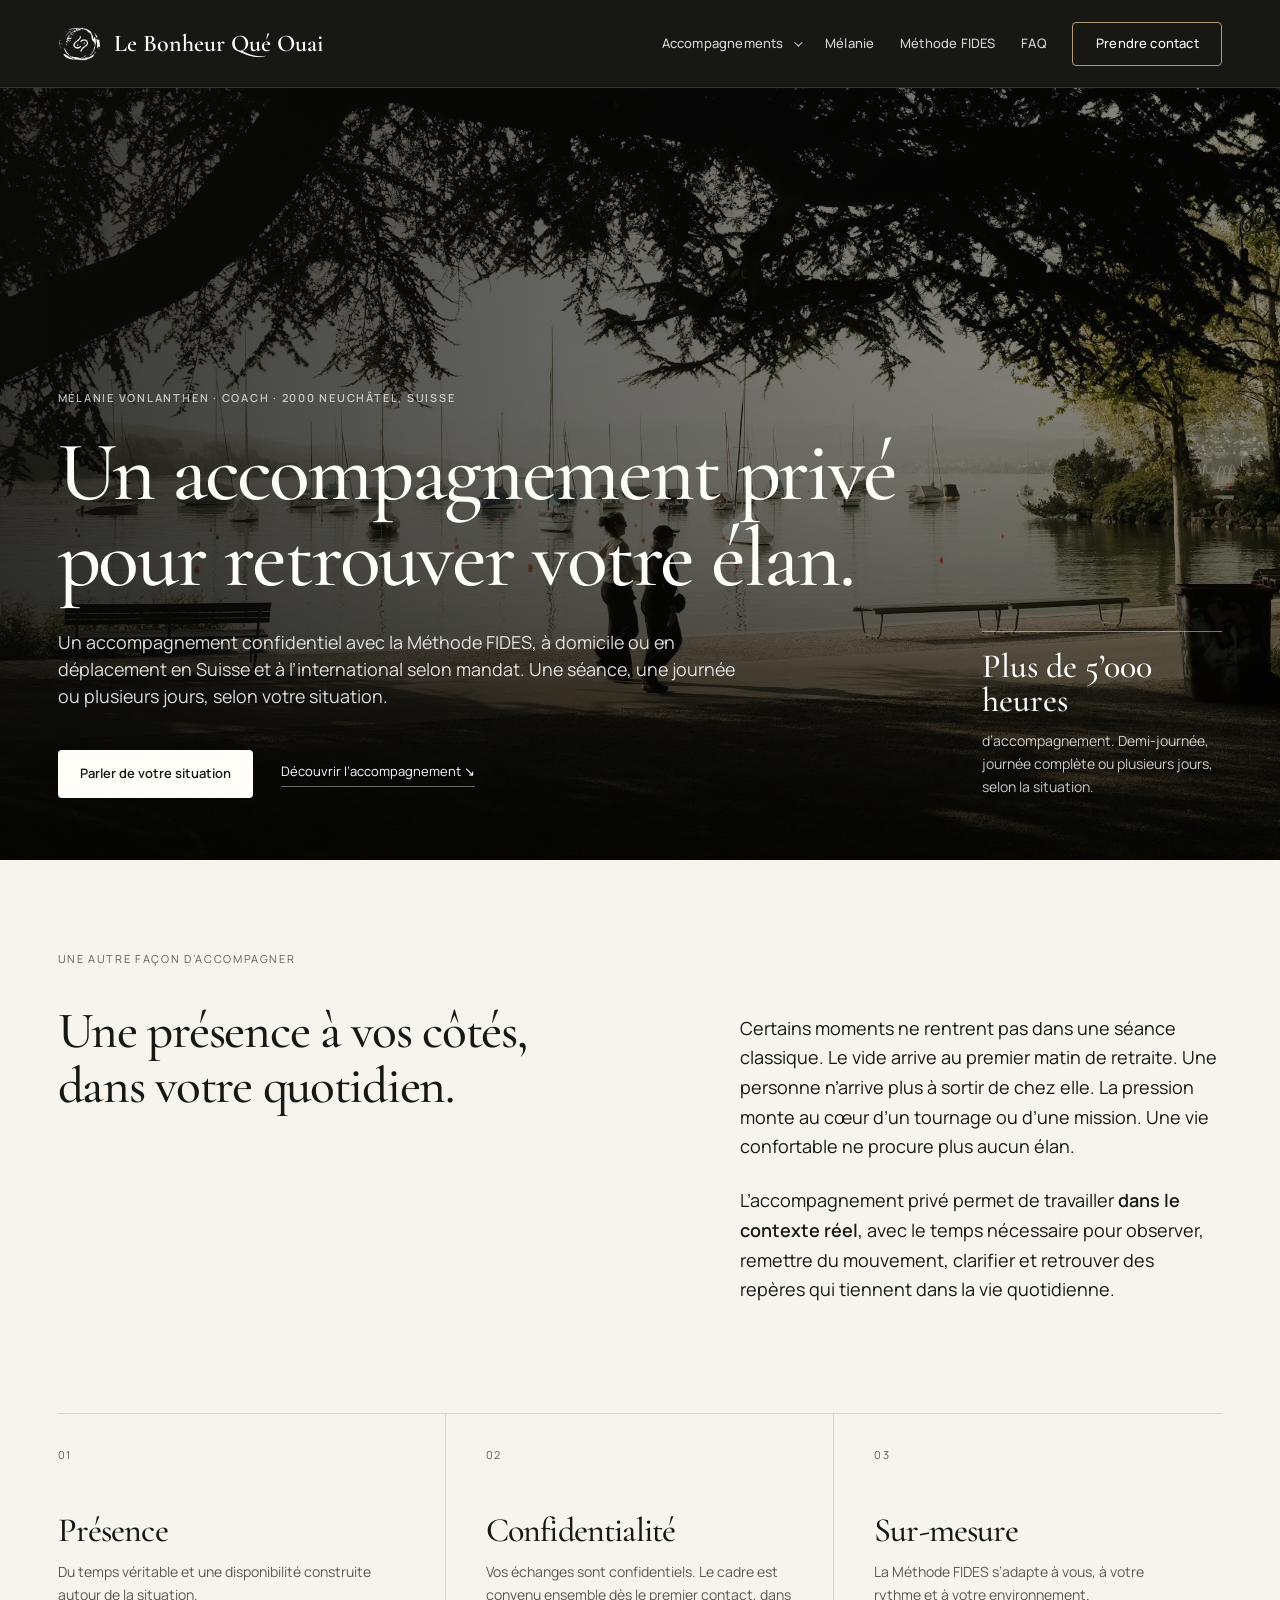
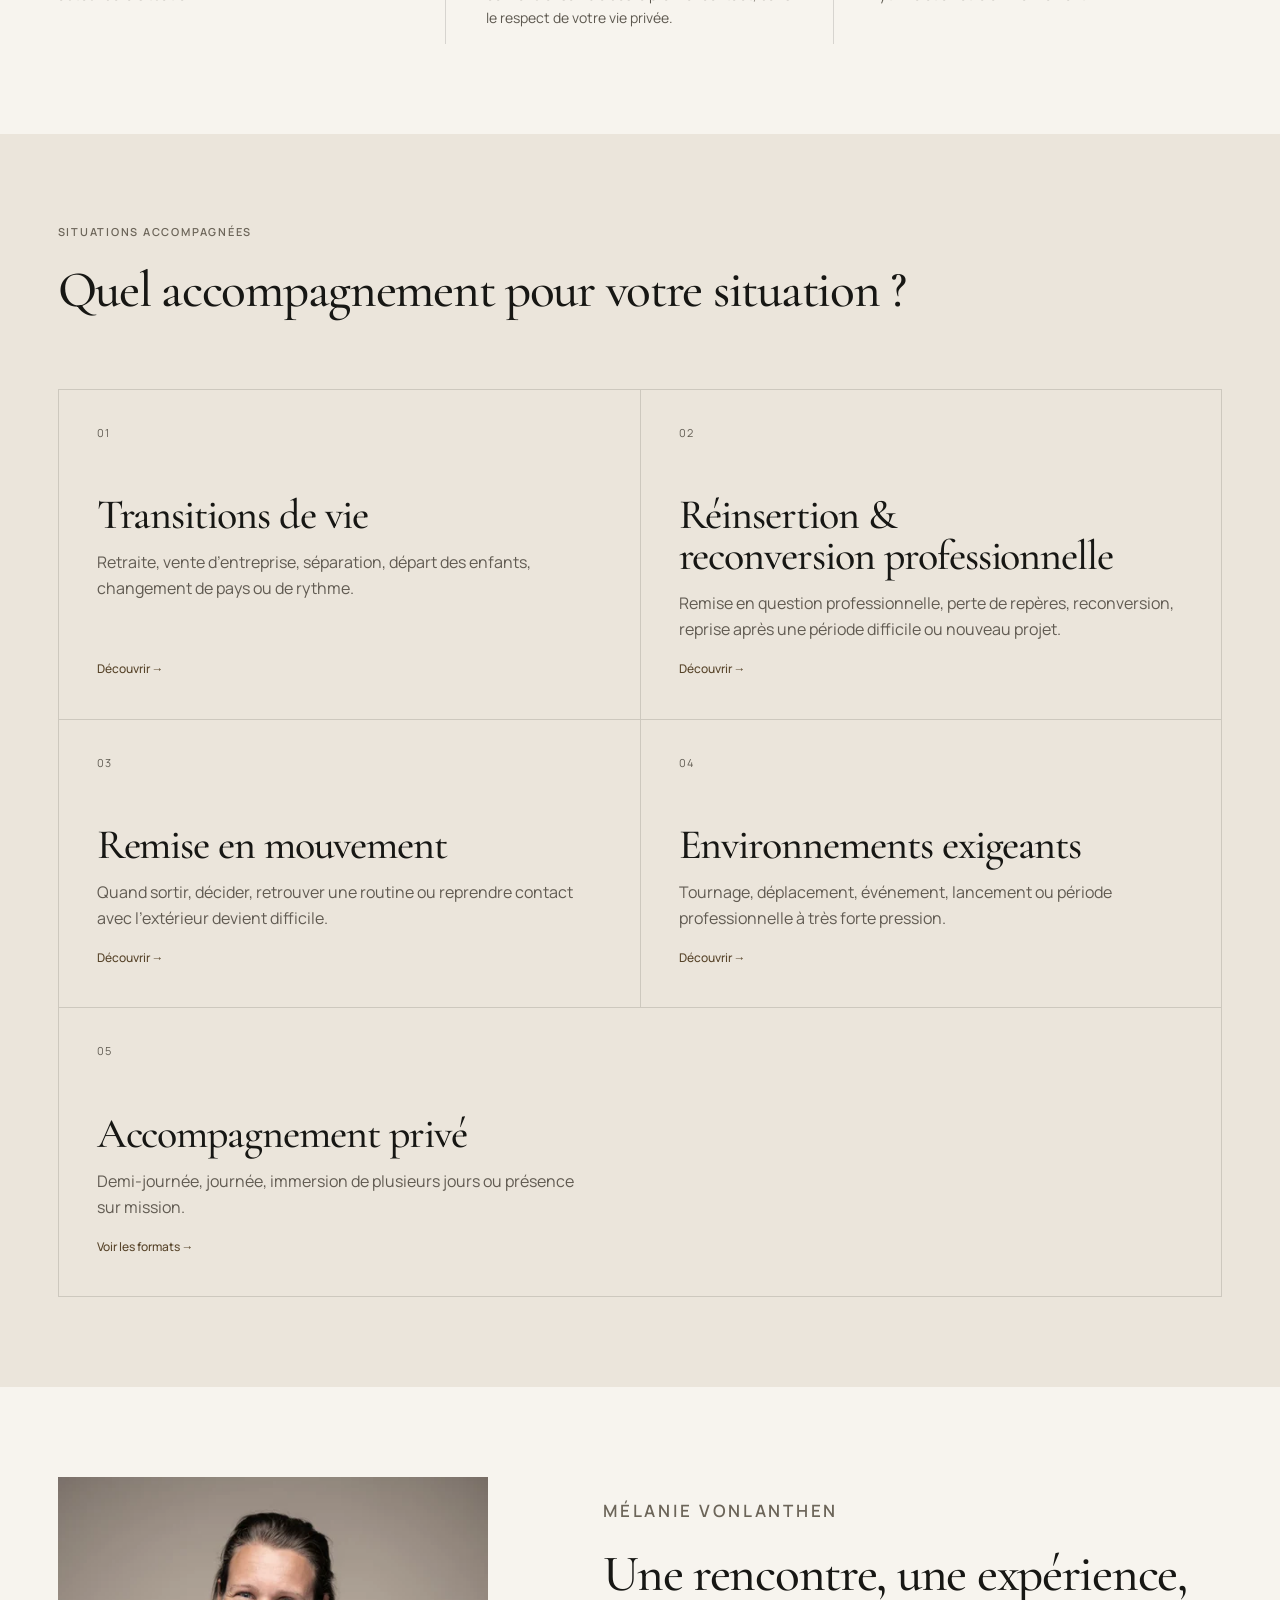
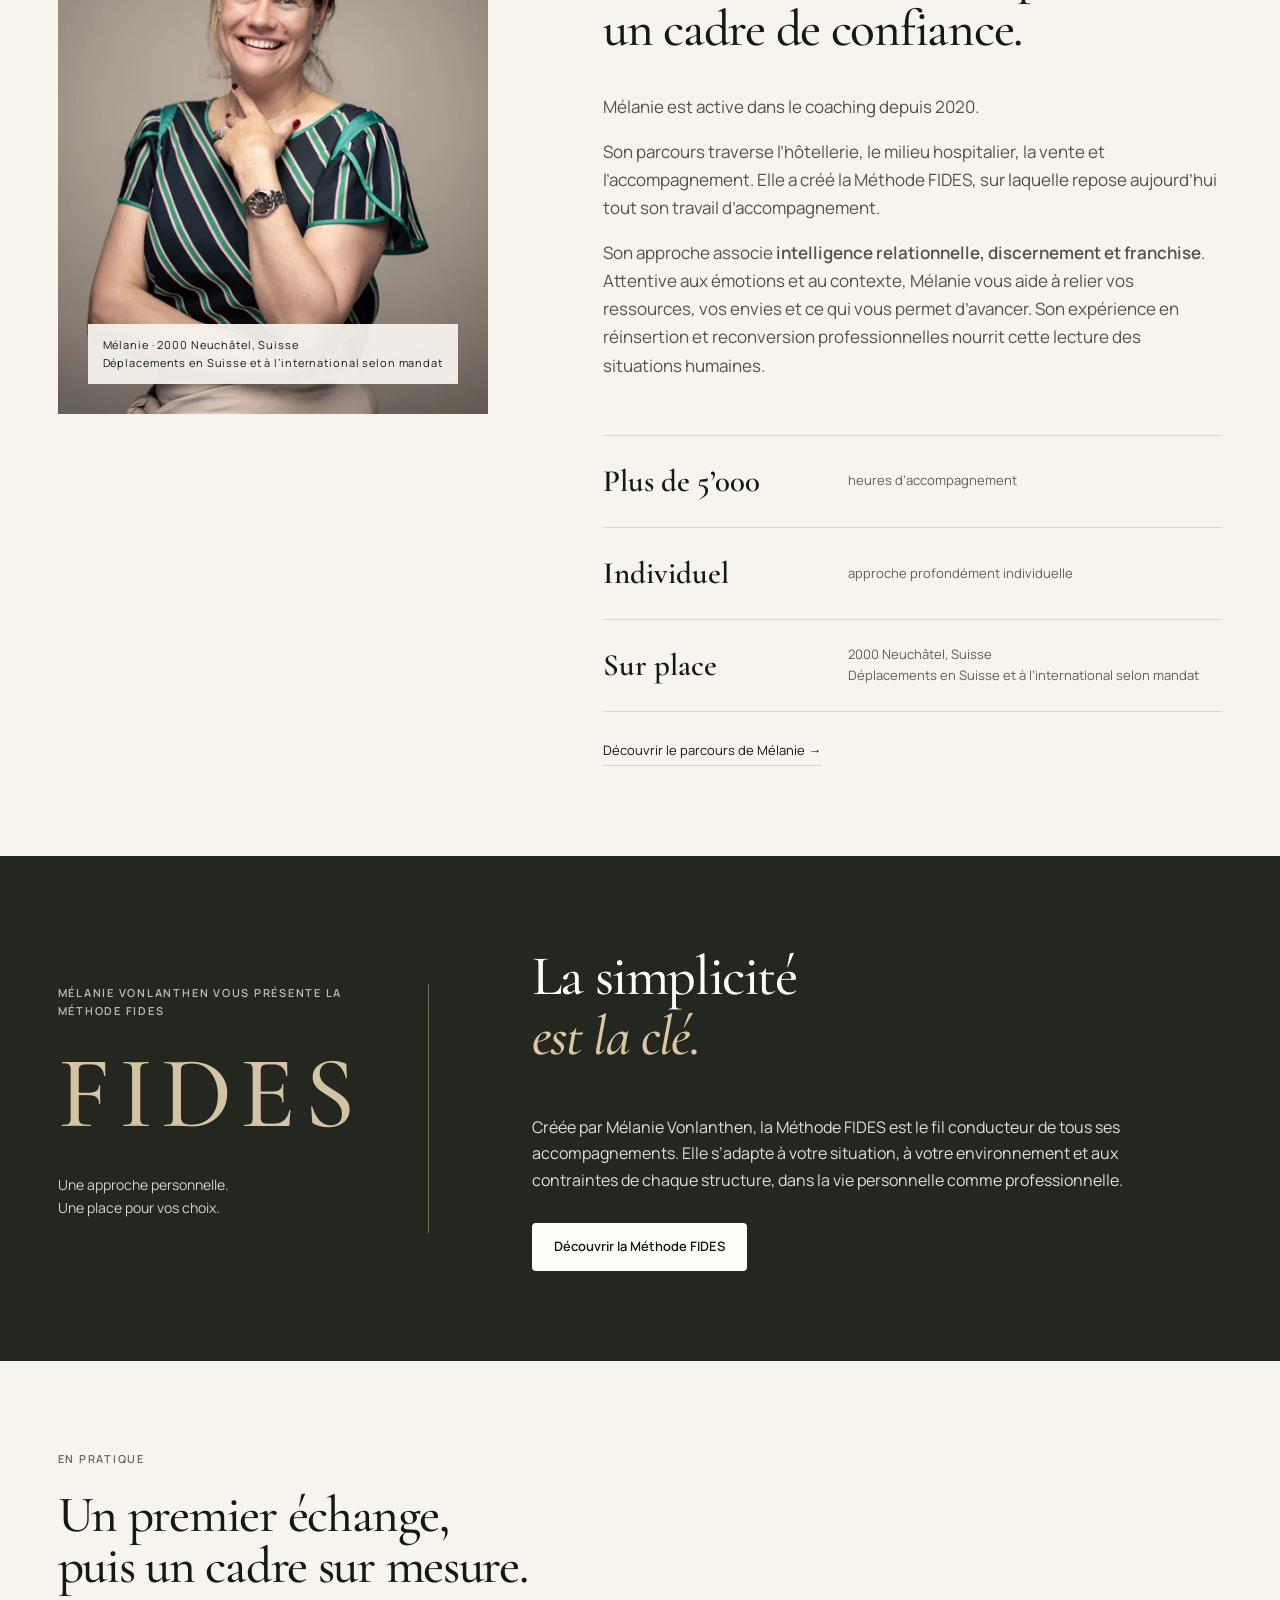
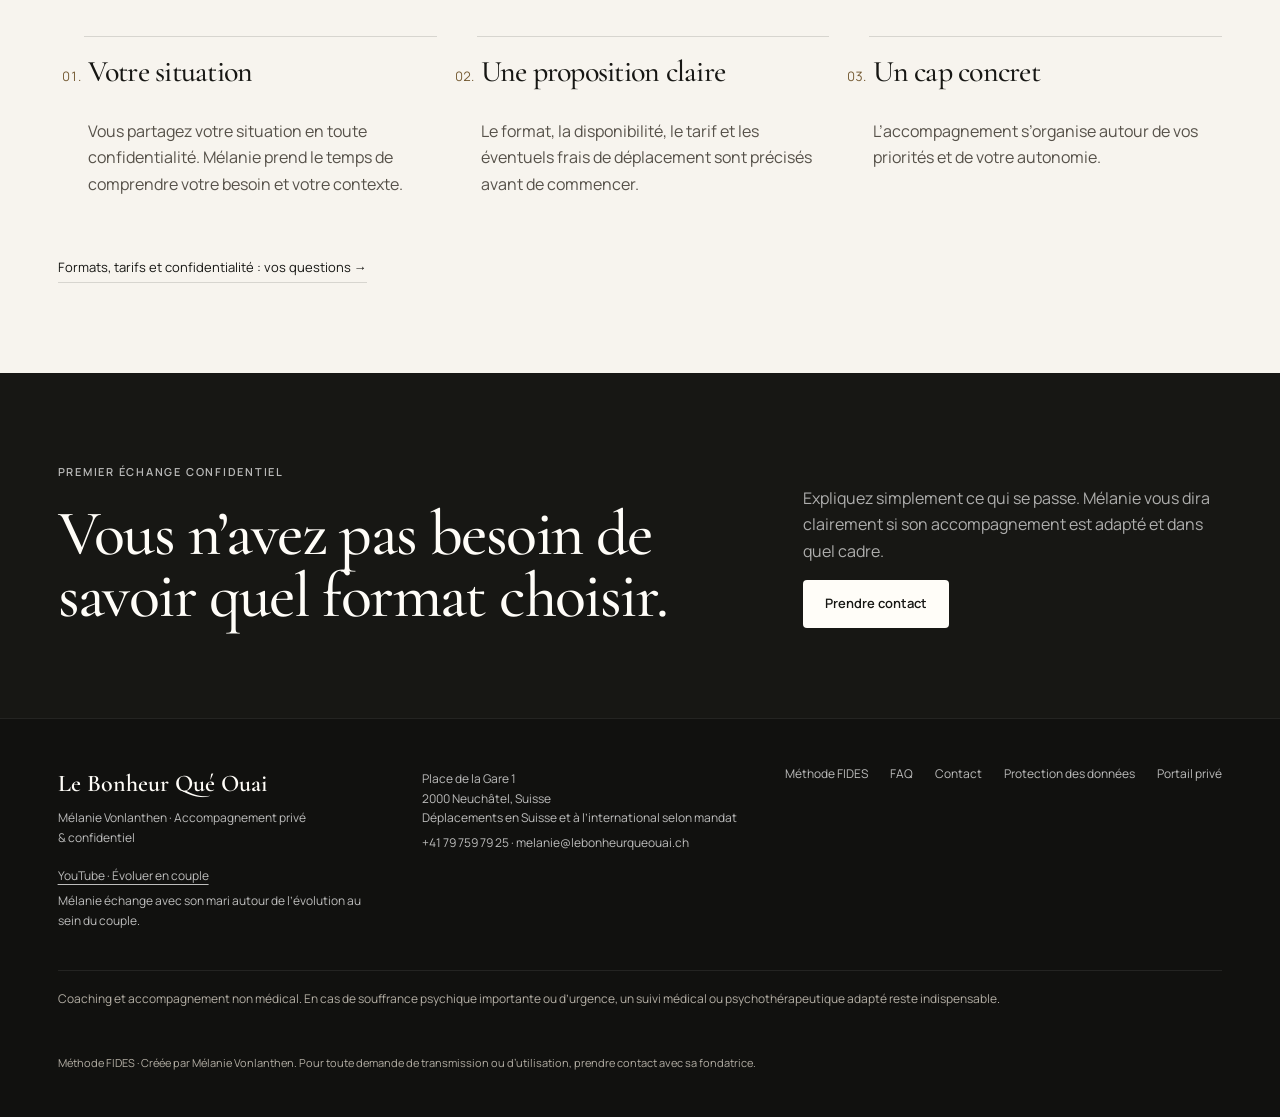
==== commit 6982e530: "Préciser le premier échange, les qualifications et les horaires ; alléger la FAQ et les blocs ciblés" ====
--- a/index.html
+++ b/index.html
@@ -24,7 +24,12 @@
 <meta property="og:description" content="Méthode FIDES et accompagnement privé confidentiel avec Mélanie Vonlanthen à Neuchâtel : transitions de vie, quotidien et missions, en Suisse.">
 <meta property="og:url" content="https://amontandon01-cmyk.github.io/le_bonheur_que_ouai/">
 <meta property="og:site_name" content="Le Bonheur Qué Ouai">
-<link rel="stylesheet" href="assets/styles.css?v=20260914-professionnel">
+<meta property="og:image" content="https://amontandon01-cmyk.github.io/le_bonheur_que_ouai/assets/partage-social.jpg">
+<meta property="og:image:width" content="1200">
+<meta property="og:image:height" content="630">
+<meta property="og:image:type" content="image/jpeg">
+<meta property="og:image:alt" content="Le Bonheur Qué Ouai — Mélanie Vonlanthen. Accompagnement privé et confidentiel. Méthode FIDES.">
+<link rel="stylesheet" href="assets/styles.css?v=20260915-precisions">
 <script defer src="assets/site.js?v=20260913d" onerror="document.documentElement.classList.remove('js')"></script>
 <script type="application/ld+json">{"@context":"https://schema.org","@graph":[{"@type":"WebSite","@id":"https://amontandon01-cmyk.github.io/le_bonheur_que_ouai/#website","url":"https://amontandon01-cmyk.github.io/le_bonheur_que_ouai/","name":"Le Bonheur Qué Ouai","inLanguage":"fr-CH"},{"@type":"Person","@id":"https://amontandon01-cmyk.github.io/le_bonheur_que_ouai/#melanie","name":"Mélanie Vonlanthen","jobTitle":"Coach et accompagnante privée","url":"https://amontandon01-cmyk.github.io/le_bonheur_que_ouai/melanie-vonlanthen.html","telephone":"+41 79 759 79 25","email":"melanie@lebonheurqueouai.ch","knowsAbout":["Méthode FIDES","accompagnement privé","transitions de vie","réinsertion et reconversion professionnelles"],"description":"Créatrice de la Méthode FIDES, Mélanie Vonlanthen propose un accompagnement privé et confidentiel, adapté à la personne et à son environnement."},{"@type":"ProfessionalService","@id":"https://amontandon01-cmyk.github.io/le_bonheur_que_ouai/#business","name":"Le Bonheur Qué Ouai","url":"https://amontandon01-cmyk.github.io/le_bonheur_que_ouai/","founder":{"@id":"https://amontandon01-cmyk.github.io/le_bonheur_que_ouai/#melanie"},"telephone":"+41 79 759 79 25","email":"melanie@lebonheurqueouai.ch","address":{"@type":"PostalAddress","streetAddress":"Place de la Gare 1","postalCode":"2000","addressLocality":"Neuchâtel","addressCountry":"CH"},"areaServed":[{"@type":"Country","name":"Suisse"},{"@type":"Place","name":"International, selon mandat"}],"logo":{"@type":"ImageObject","url":"https://amontandon01-cmyk.github.io/le_bonheur_que_ouai/assets/brand/icon-512.png","width":512,"height":512},"description":"Accompagnement privé et confidentiel avec la Méthode FIDES, à Neuchâtel et en déplacement selon mandat."},{"@type":"WebPage","@id":"https://amontandon01-cmyk.github.io/le_bonheur_que_ouai/#webpage","url":"https://amontandon01-cmyk.github.io/le_bonheur_que_ouai/","name":"Coach de vie à Neuchâtel · Accompagnement privé | Mélanie Vonlanthen","description":"Méthode FIDES et accompagnement privé confidentiel avec Mélanie Vonlanthen à Neuchâtel : transitions de vie, quotidien et missions, en Suisse.","inLanguage":"fr-CH","isPartOf":{"@id":"https://amontandon01-cmyk.github.io/le_bonheur_que_ouai/#website"},"about":{"@id":"https://amontandon01-cmyk.github.io/le_bonheur_que_ouai/#melanie"}}]}</script>
 </head><body><a class="skip-link" href="#contenu">Aller au contenu</a><header class="site-header inner-header" data-header><div class="header-inner">
@@ -51,7 +56,7 @@
 </div></section>
 <section class="profile section-light">
 <figure class="profile-visual reveal"><picture><img src="assets/melanie-vonlanthen-960.webp?v=20260913-portrait" srcset="assets/melanie-vonlanthen-480.webp?v=20260913-portrait 480w, assets/melanie-vonlanthen-960.webp?v=20260913-portrait 960w, assets/melanie-vonlanthen.webp?v=20260913-portrait 1440w" sizes="(max-width: 640px) calc(100vw - 40px), (max-width: 1200px) 650px, (min-width: 1584px) 533px, 36vw" alt="Portrait de Mélanie Vonlanthen, coach à Neuchâtel" width="960" height="1200" loading="lazy" decoding="async"></picture><figcaption>Mélanie · 2000 Neuchâtel, Suisse<br>Déplacements en Suisse et à l’international selon mandat</figcaption></figure>
-<div class="profile-copy reveal delay-1"><p class="eyebrow dark">Mélanie Vonlanthen</p><h2>Une rencontre, une expérience, un cadre de confiance.</h2><p>Mélanie est active dans le coaching depuis 2020.</p><p>Son parcours traverse l’hôtellerie, le milieu hospitalier, la vente et l’accompagnement. Elle a créé la Méthode FIDES, sur laquelle repose aujourd’hui tout son travail d’accompagnement.</p><p>Son approche associe <strong>intelligence relationnelle, discernement et franchise</strong>. Attentive aux émotions et au contexte, Mélanie vous aide à relier vos ressources, vos envies et ce qui vous permet d’avancer. Son expérience en réinsertion et reconversion professionnelles nourrit cette lecture des situations humaines.</p><div class="profile-stats"><div><strong>Plus de 5’000</strong><span>heures d’accompagnement</span></div><div><strong>1:1</strong><span>approche profondément individuelle</span></div><div><strong>Sur place</strong><span>2000 Neuchâtel, Suisse<br>Déplacements en Suisse et à l’international selon mandat</span></div></div><a class="inline-cta" href="melanie-vonlanthen.html">Découvrir le parcours de Mélanie →</a></div>
+<div class="profile-copy reveal delay-1"><p class="eyebrow dark">Mélanie Vonlanthen</p><h2>Une rencontre, une expérience, un cadre de confiance.</h2><p>Mélanie est active dans le coaching depuis 2020.</p><p>Son parcours traverse l’hôtellerie, le milieu hospitalier, la vente et l’accompagnement. Elle a créé la Méthode FIDES, sur laquelle repose aujourd’hui tout son travail d’accompagnement.</p><p>Son approche associe <strong>intelligence relationnelle, discernement et franchise</strong>. Attentive aux émotions et au contexte, Mélanie vous aide à relier vos ressources, vos envies et ce qui vous permet d’avancer. Son expérience en réinsertion et reconversion professionnelles nourrit cette lecture des situations humaines.</p><div class="profile-stats"><div><strong>Plus de 5’000</strong><span>heures d’accompagnement</span></div><div><strong>Individuel</strong><span>approche profondément individuelle</span></div><div><strong>Sur place</strong><span>2000 Neuchâtel, Suisse<br>Déplacements en Suisse et à l’international selon mandat</span></div></div><a class="inline-cta" href="melanie-vonlanthen.html">Découvrir le parcours de Mélanie →</a></div>
 </section>
 <section class="section-dark fides-feature"><div class="fides-signature"><p class="eyebrow">Mélanie Vonlanthen vous présente la Méthode FIDES</p><span aria-hidden="true">FIDES</span><p>Une approche personnelle.<br>Une place pour vos choix.</p></div><div class="fides-feature-copy"><h2>La simplicité<br><em>est la clé.</em></h2><p>Créée par Mélanie Vonlanthen, la Méthode FIDES est le fil conducteur de tous ses accompagnements. Elle s’adapte à votre situation, à votre environnement et aux contraintes de chaque structure, dans la vie personnelle comme professionnelle.</p><a class="button button-light" href="methode-fides.html">Découvrir la Méthode FIDES</a></div></section><section class="section-light practical-section"><div><p class="eyebrow dark">En pratique</p><h2>Un premier échange, puis un cadre sur mesure.</h2></div><ol class="practical-steps"><li><h3>Votre situation</h3><p>Vous partagez votre situation en toute confidentialité. Mélanie prend le temps de comprendre votre besoin et votre contexte.</p></li><li><h3>Une proposition claire</h3><p>Le format, la disponibilité, le tarif et les éventuels frais de déplacement sont précisés avant de commencer.</p></li><li><h3>Un cap concret</h3><p>L’accompagnement s’organise autour de vos priorités et de votre autonomie.</p></li></ol><a class="inline-cta" href="faq.html">Formats, tarifs et confidentialité&nbsp;: vos questions →</a></section><section class="section-dark compact-cta"><div><p class="eyebrow">Premier échange confidentiel</p><h2>Vous n’avez pas besoin de savoir quel format choisir.</h2></div><div><p>Expliquez simplement ce qui se passe. Mélanie vous dira clairement si son accompagnement est adapté et dans quel cadre.</p><a class="button button-light" href="contact.html">Prendre contact</a></div></section>
 </main><footer class="site-footer">
--- a/assets/styles.css
+++ b/assets/styles.css
@@ -382,7 +382,8 @@
 .profile-stats { margin-top: 55px; border-top: 1px solid var(--line); }
 .profile-stats > div {
   display: grid;
-  grid-template-columns: 160px 1fr;
+  grid-template-columns: minmax(190px, 35%) minmax(0, 1fr);
+  column-gap: 28px;
   align-items: center;
   padding: 20px 0;
   border-bottom: 1px solid var(--line);
@@ -453,6 +454,8 @@
 .stats-band span { color: rgba(255, 255, 255, .55); font-size: 12px; }
 
 .faq-section { max-width: 1100px; margin: auto; }
+.faq-group + .faq-group { margin-top: 64px; }
+.faq-group > h2 { margin-bottom: 28px; font-size: clamp(34px, 4vw, 48px); }
 .faq-item { border-top: 1px solid var(--line); }
 .faq-item:last-child { border-bottom: 1px solid var(--line); }
 .faq-item summary {
@@ -979,6 +982,9 @@
   .hero { min-height: 0; }
   .home-hero { --hero-image: url('hero-accueil-1200.webp'); }
   .page-hero-image { min-height: 560px; }
+  .page-hero-image.contact-hero { min-height: 0; padding-bottom: 32px; }
+  .contact-page { padding-top: 36px; gap: 40px; }
+  .contact-page .contact-panel { grid-row: 1; }
   .hero-interieur, .hero-chemin, .hero-horizon, .hero-mission,
   .hero-parcours, .hero-elan, .hero-questions, .hero-contact { --hero-position: center; }
   .hero-mission { --hero-position: 75% center; }
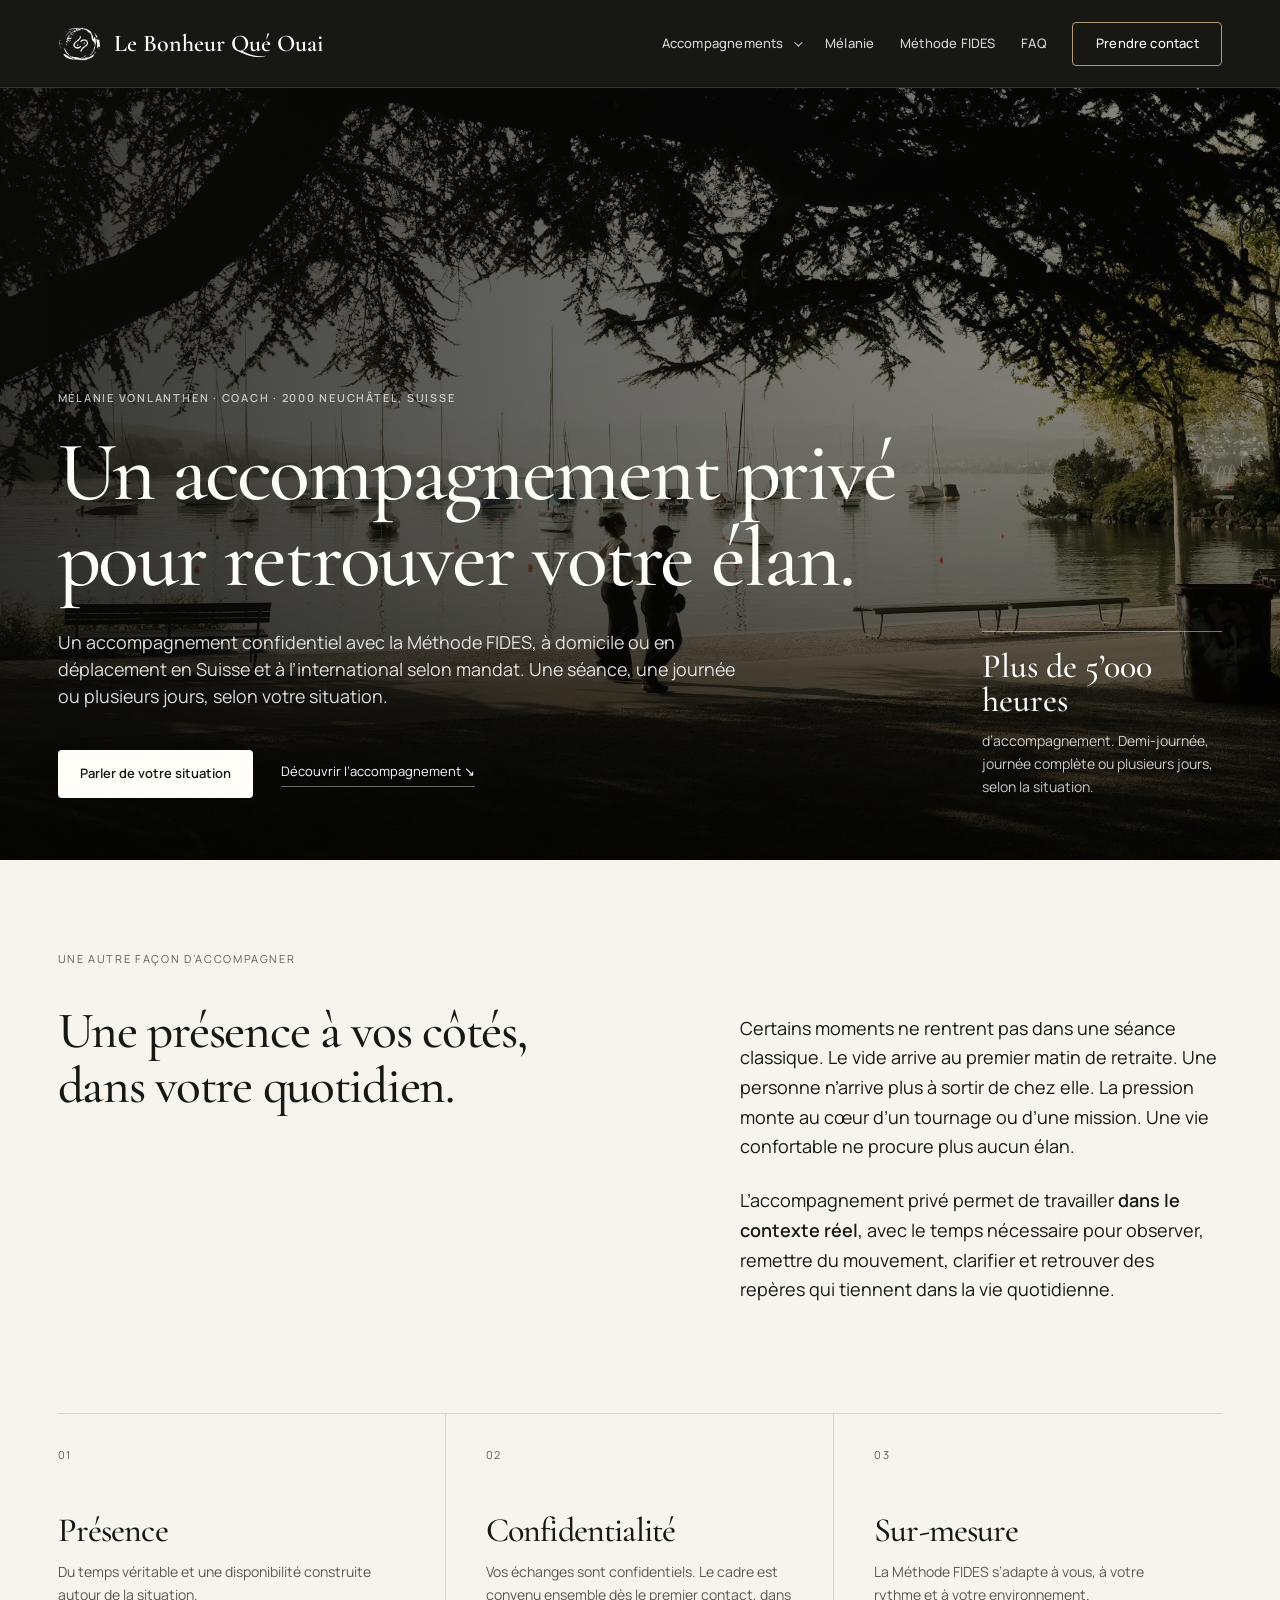
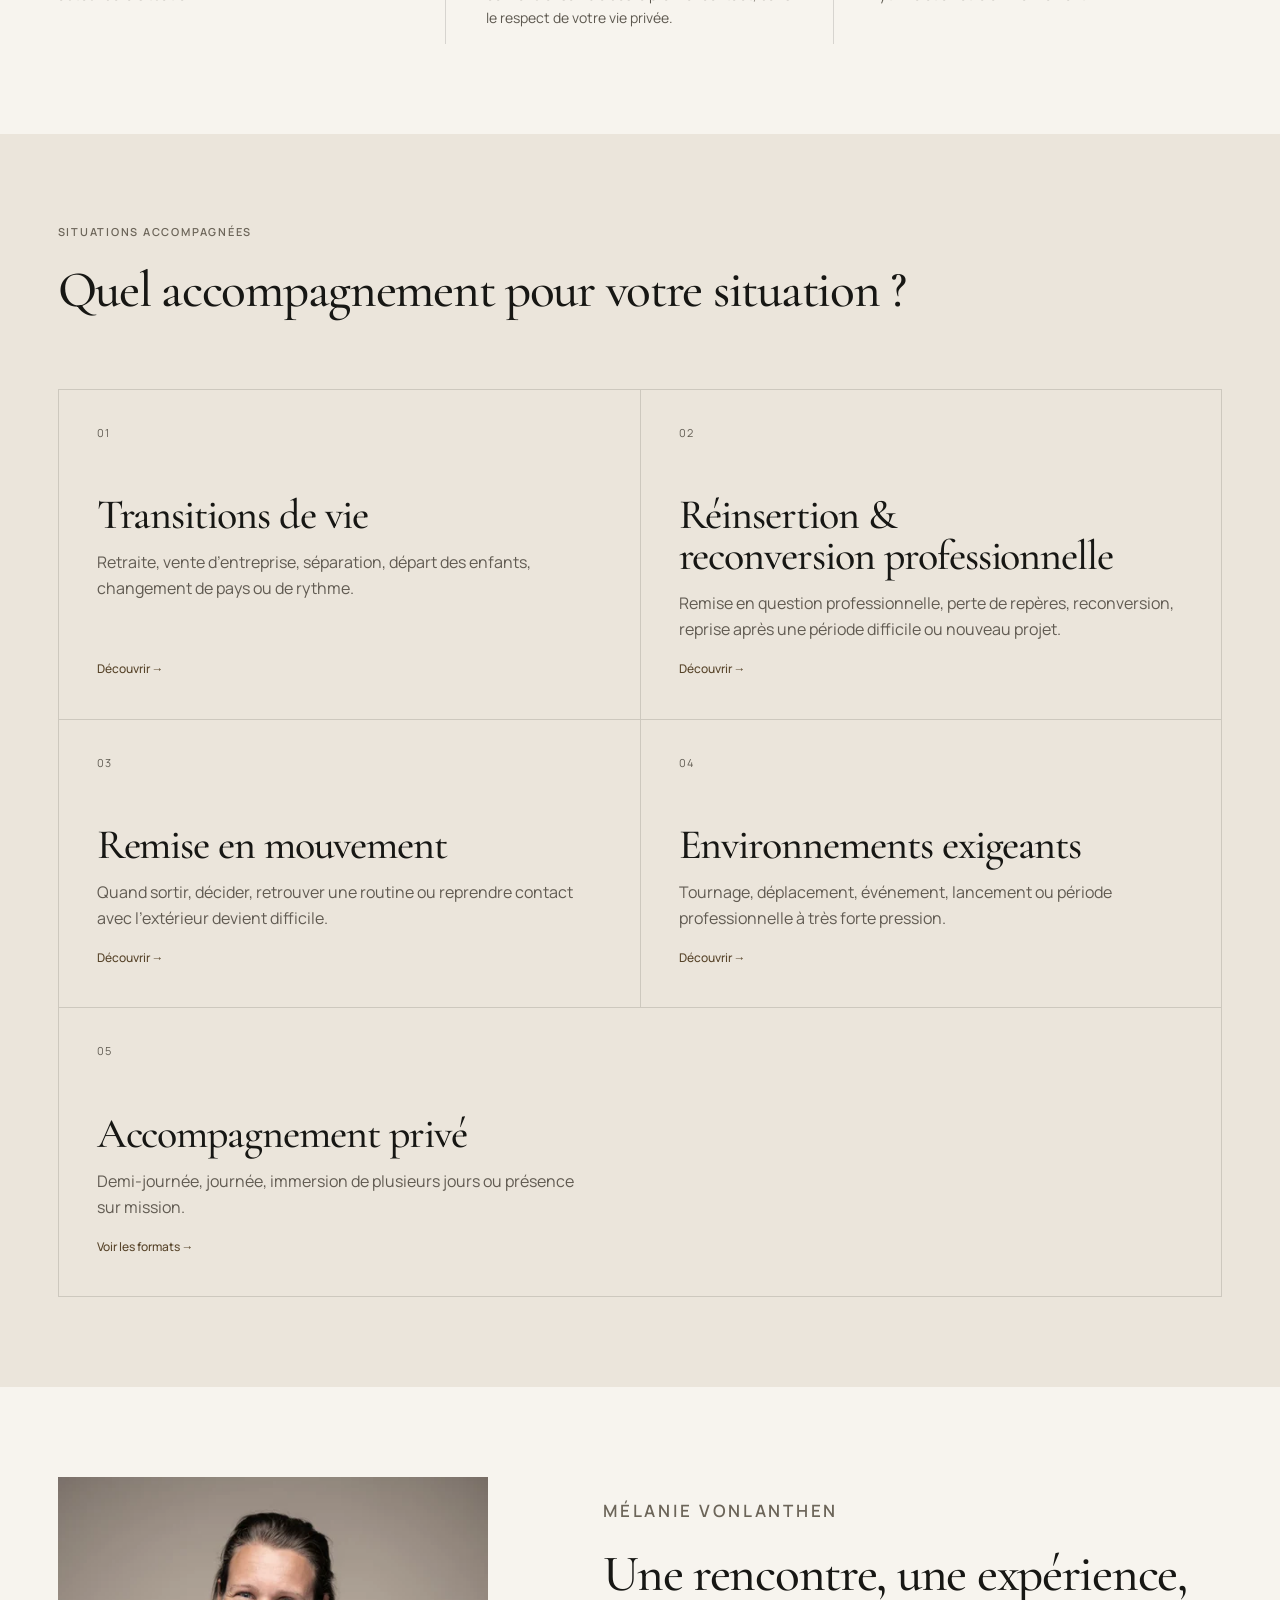
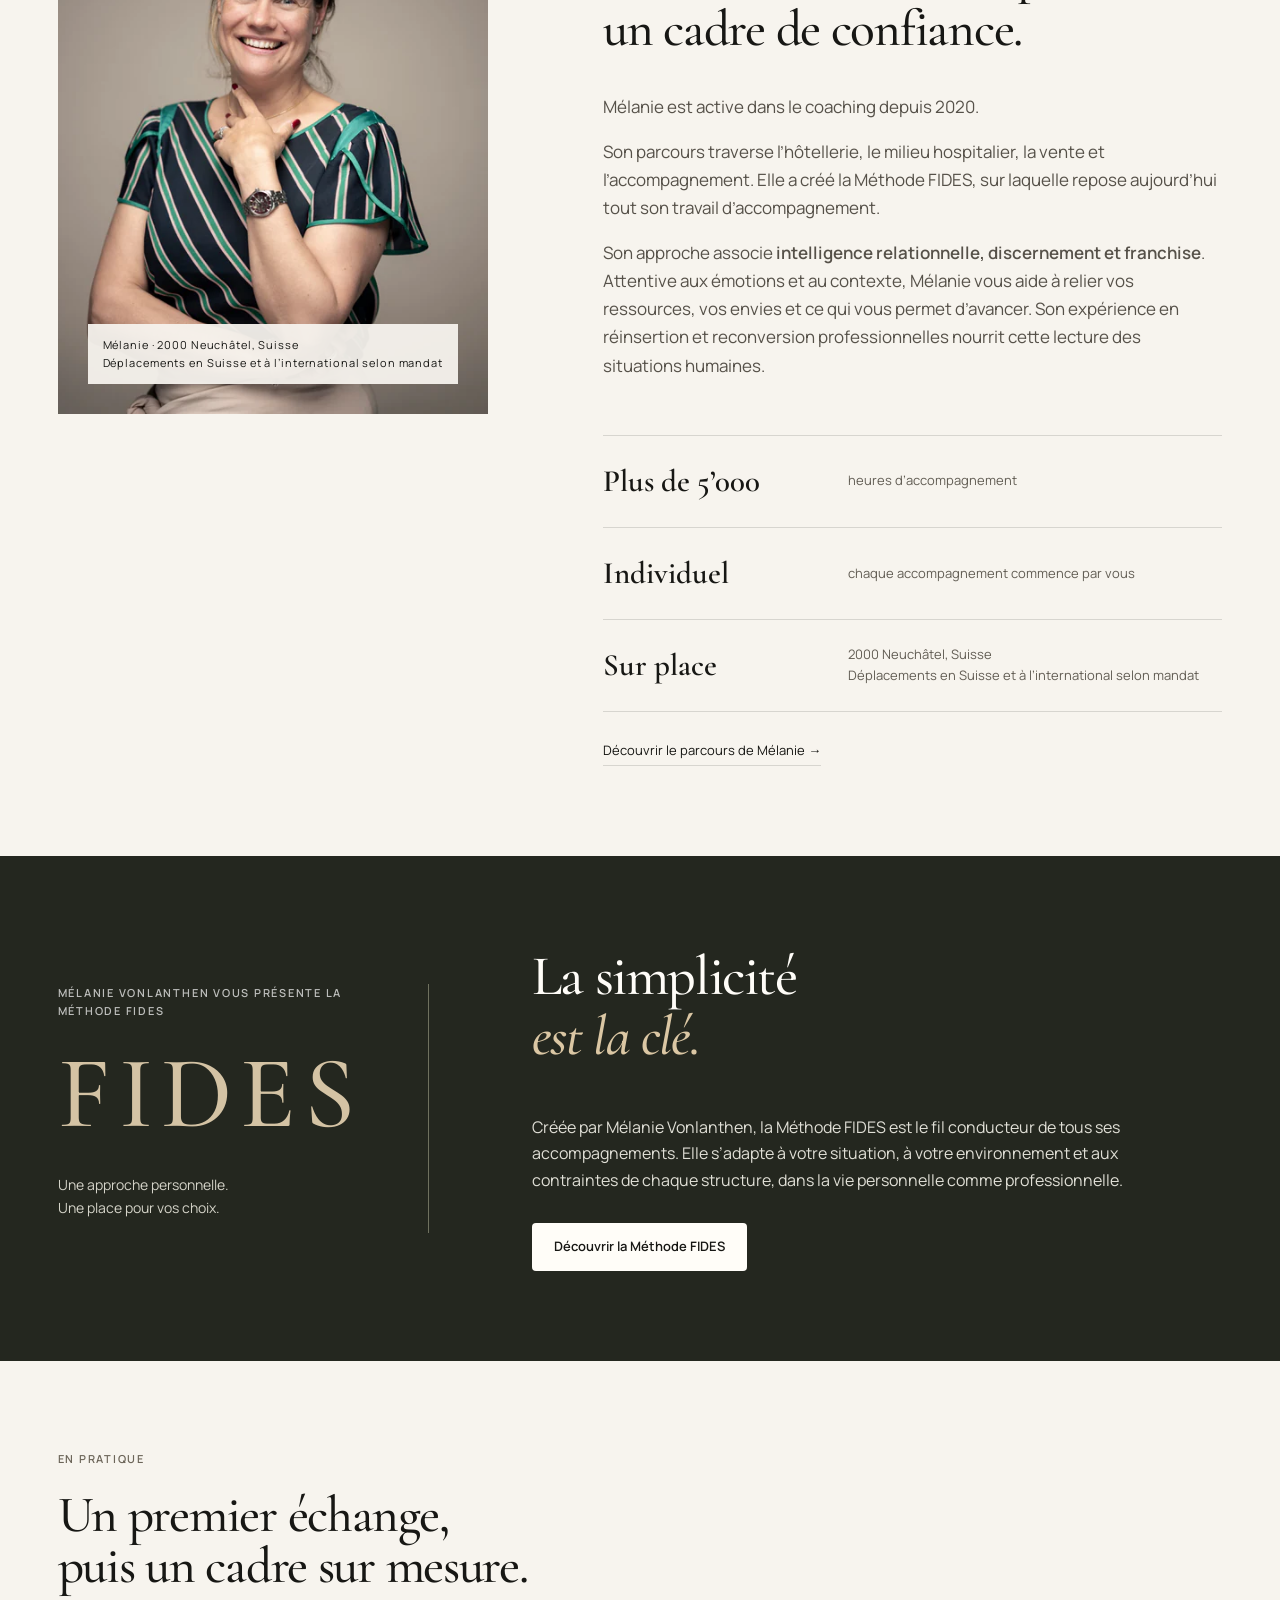
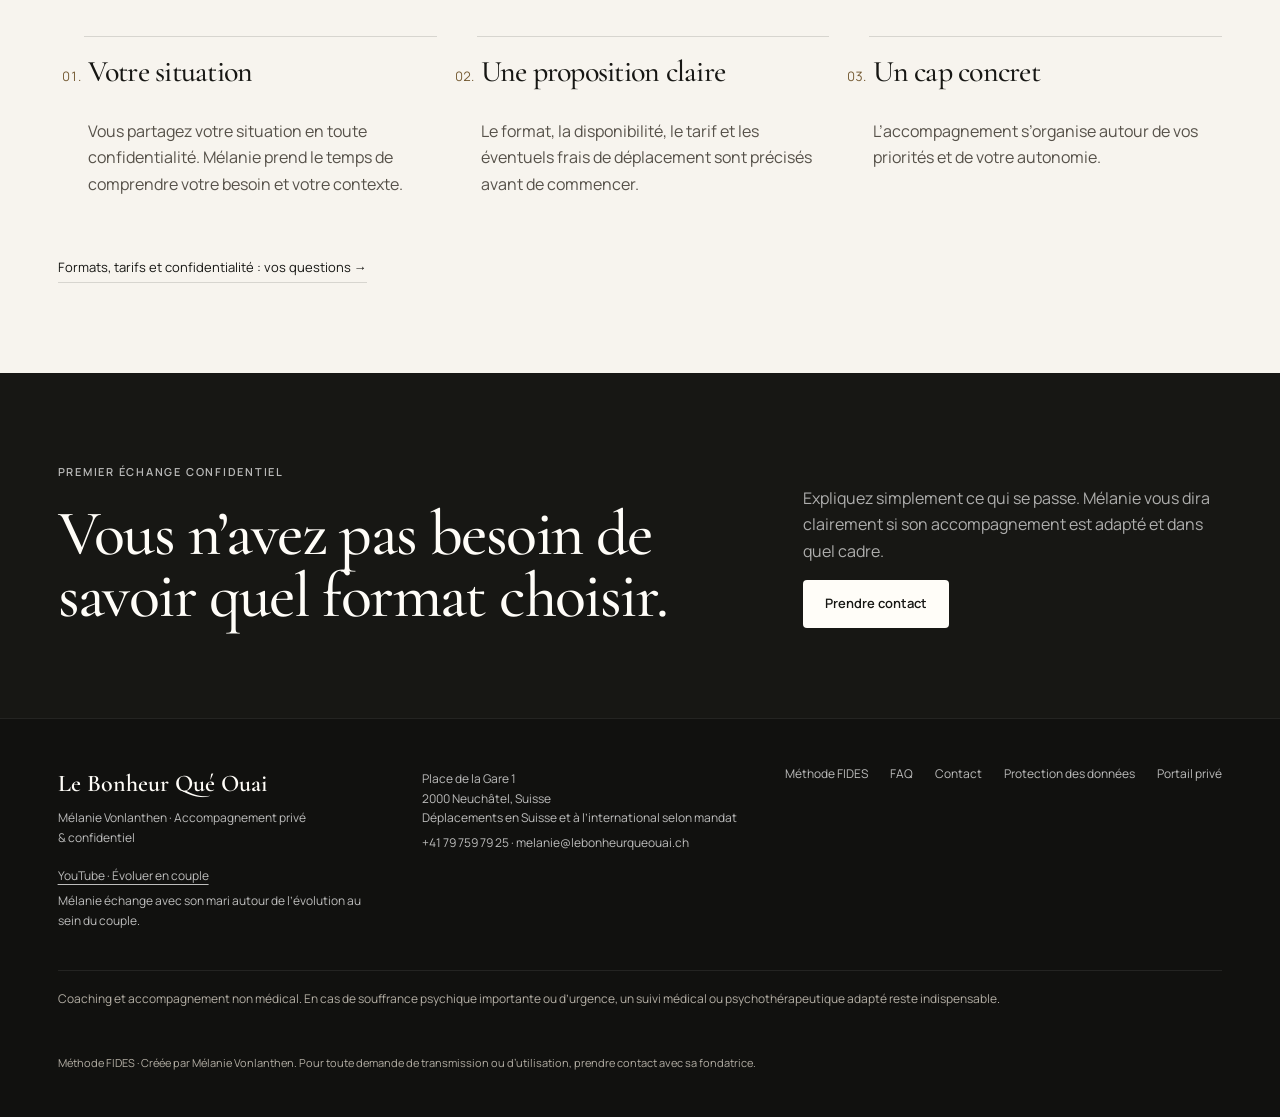
==== commit 4509a314: "Ajouter les tarifs validés et réduire les répétitions sur la reconversion" ====
--- a/index.html
+++ b/index.html
@@ -56,7 +56,7 @@
 </div></section>
 <section class="profile section-light">
 <figure class="profile-visual reveal"><picture><img src="assets/melanie-vonlanthen-960.webp?v=20260913-portrait" srcset="assets/melanie-vonlanthen-480.webp?v=20260913-portrait 480w, assets/melanie-vonlanthen-960.webp?v=20260913-portrait 960w, assets/melanie-vonlanthen.webp?v=20260913-portrait 1440w" sizes="(max-width: 640px) calc(100vw - 40px), (max-width: 1200px) 650px, (min-width: 1584px) 533px, 36vw" alt="Portrait de Mélanie Vonlanthen, coach à Neuchâtel" width="960" height="1200" loading="lazy" decoding="async"></picture><figcaption>Mélanie · 2000 Neuchâtel, Suisse<br>Déplacements en Suisse et à l’international selon mandat</figcaption></figure>
-<div class="profile-copy reveal delay-1"><p class="eyebrow dark">Mélanie Vonlanthen</p><h2>Une rencontre, une expérience, un cadre de confiance.</h2><p>Mélanie est active dans le coaching depuis 2020.</p><p>Son parcours traverse l’hôtellerie, le milieu hospitalier, la vente et l’accompagnement. Elle a créé la Méthode FIDES, sur laquelle repose aujourd’hui tout son travail d’accompagnement.</p><p>Son approche associe <strong>intelligence relationnelle, discernement et franchise</strong>. Attentive aux émotions et au contexte, Mélanie vous aide à relier vos ressources, vos envies et ce qui vous permet d’avancer. Son expérience en réinsertion et reconversion professionnelles nourrit cette lecture des situations humaines.</p><div class="profile-stats"><div><strong>Plus de 5’000</strong><span>heures d’accompagnement</span></div><div><strong>Individuel</strong><span>approche profondément individuelle</span></div><div><strong>Sur place</strong><span>2000 Neuchâtel, Suisse<br>Déplacements en Suisse et à l’international selon mandat</span></div></div><a class="inline-cta" href="melanie-vonlanthen.html">Découvrir le parcours de Mélanie →</a></div>
+<div class="profile-copy reveal delay-1"><p class="eyebrow dark">Mélanie Vonlanthen</p><h2>Une rencontre, une expérience, un cadre de confiance.</h2><p>Mélanie est active dans le coaching depuis 2020.</p><p>Son parcours traverse l’hôtellerie, le milieu hospitalier, la vente et l’accompagnement. Elle a créé la Méthode FIDES, sur laquelle repose aujourd’hui tout son travail d’accompagnement.</p><p>Son approche associe <strong>intelligence relationnelle, discernement et franchise</strong>. Attentive aux émotions et au contexte, Mélanie vous aide à relier vos ressources, vos envies et ce qui vous permet d’avancer. Son expérience en réinsertion et reconversion professionnelles nourrit cette lecture des situations humaines.</p><div class="profile-stats"><div><strong>Plus de 5’000</strong><span>heures d’accompagnement</span></div><div><strong>Individuel</strong><span>chaque accompagnement commence par vous</span></div><div><strong>Sur place</strong><span>2000 Neuchâtel, Suisse<br>Déplacements en Suisse et à l’international selon mandat</span></div></div><a class="inline-cta" href="melanie-vonlanthen.html">Découvrir le parcours de Mélanie →</a></div>
 </section>
 <section class="section-dark fides-feature"><div class="fides-signature"><p class="eyebrow">Mélanie Vonlanthen vous présente la Méthode FIDES</p><span aria-hidden="true">FIDES</span><p>Une approche personnelle.<br>Une place pour vos choix.</p></div><div class="fides-feature-copy"><h2>La simplicité<br><em>est la clé.</em></h2><p>Créée par Mélanie Vonlanthen, la Méthode FIDES est le fil conducteur de tous ses accompagnements. Elle s’adapte à votre situation, à votre environnement et aux contraintes de chaque structure, dans la vie personnelle comme professionnelle.</p><a class="button button-light" href="methode-fides.html">Découvrir la Méthode FIDES</a></div></section><section class="section-light practical-section"><div><p class="eyebrow dark">En pratique</p><h2>Un premier échange, puis un cadre sur mesure.</h2></div><ol class="practical-steps"><li><h3>Votre situation</h3><p>Vous partagez votre situation en toute confidentialité. Mélanie prend le temps de comprendre votre besoin et votre contexte.</p></li><li><h3>Une proposition claire</h3><p>Le format, la disponibilité, le tarif et les éventuels frais de déplacement sont précisés avant de commencer.</p></li><li><h3>Un cap concret</h3><p>L’accompagnement s’organise autour de vos priorités et de votre autonomie.</p></li></ol><a class="inline-cta" href="faq.html">Formats, tarifs et confidentialité&nbsp;: vos questions →</a></section><section class="section-dark compact-cta"><div><p class="eyebrow">Premier échange confidentiel</p><h2>Vous n’avez pas besoin de savoir quel format choisir.</h2></div><div><p>Expliquez simplement ce qui se passe. Mélanie vous dira clairement si son accompagnement est adapté et dans quel cadre.</p><a class="button button-light" href="contact.html">Prendre contact</a></div></section>
 </main><footer class="site-footer">
--- a/assets/styles.css
+++ b/assets/styles.css
@@ -417,6 +417,14 @@
 .format-card > p:last-child { max-width: 520px; margin-top: auto; color: rgba(255, 255, 255, .64); font-size: 14px; }
 .format-card.featured { background: #211f1a; }
 .format-card > span { color: rgba(255, 255, 255, .5); }
+
+.pricing-table { width: 100%; margin: 28px 0; border-collapse: collapse; table-layout: fixed; font-size: 15px; }
+.pricing-table th, .pricing-table td { padding: 20px 20px 20px 0; border-bottom: 1px solid var(--line); text-align: left; vertical-align: top; }
+.pricing-table th { font-weight: 500; }
+.pricing-table thead { border-top: 1px solid var(--line); }
+.pricing-table thead th { color: var(--muted); font-size: 11px; letter-spacing: .12em; text-transform: uppercase; }
+.pricing-table th:first-child { width: 42%; }
+.pricing-table th:last-child, .pricing-table td:last-child { padding-right: 0; }
 
 .editorial-list { display: grid; grid-template-columns: .75fr 1fr; gap: 100px; }
 .editorial-list h2 { font-size: clamp(44px, 5vw, 76px); }
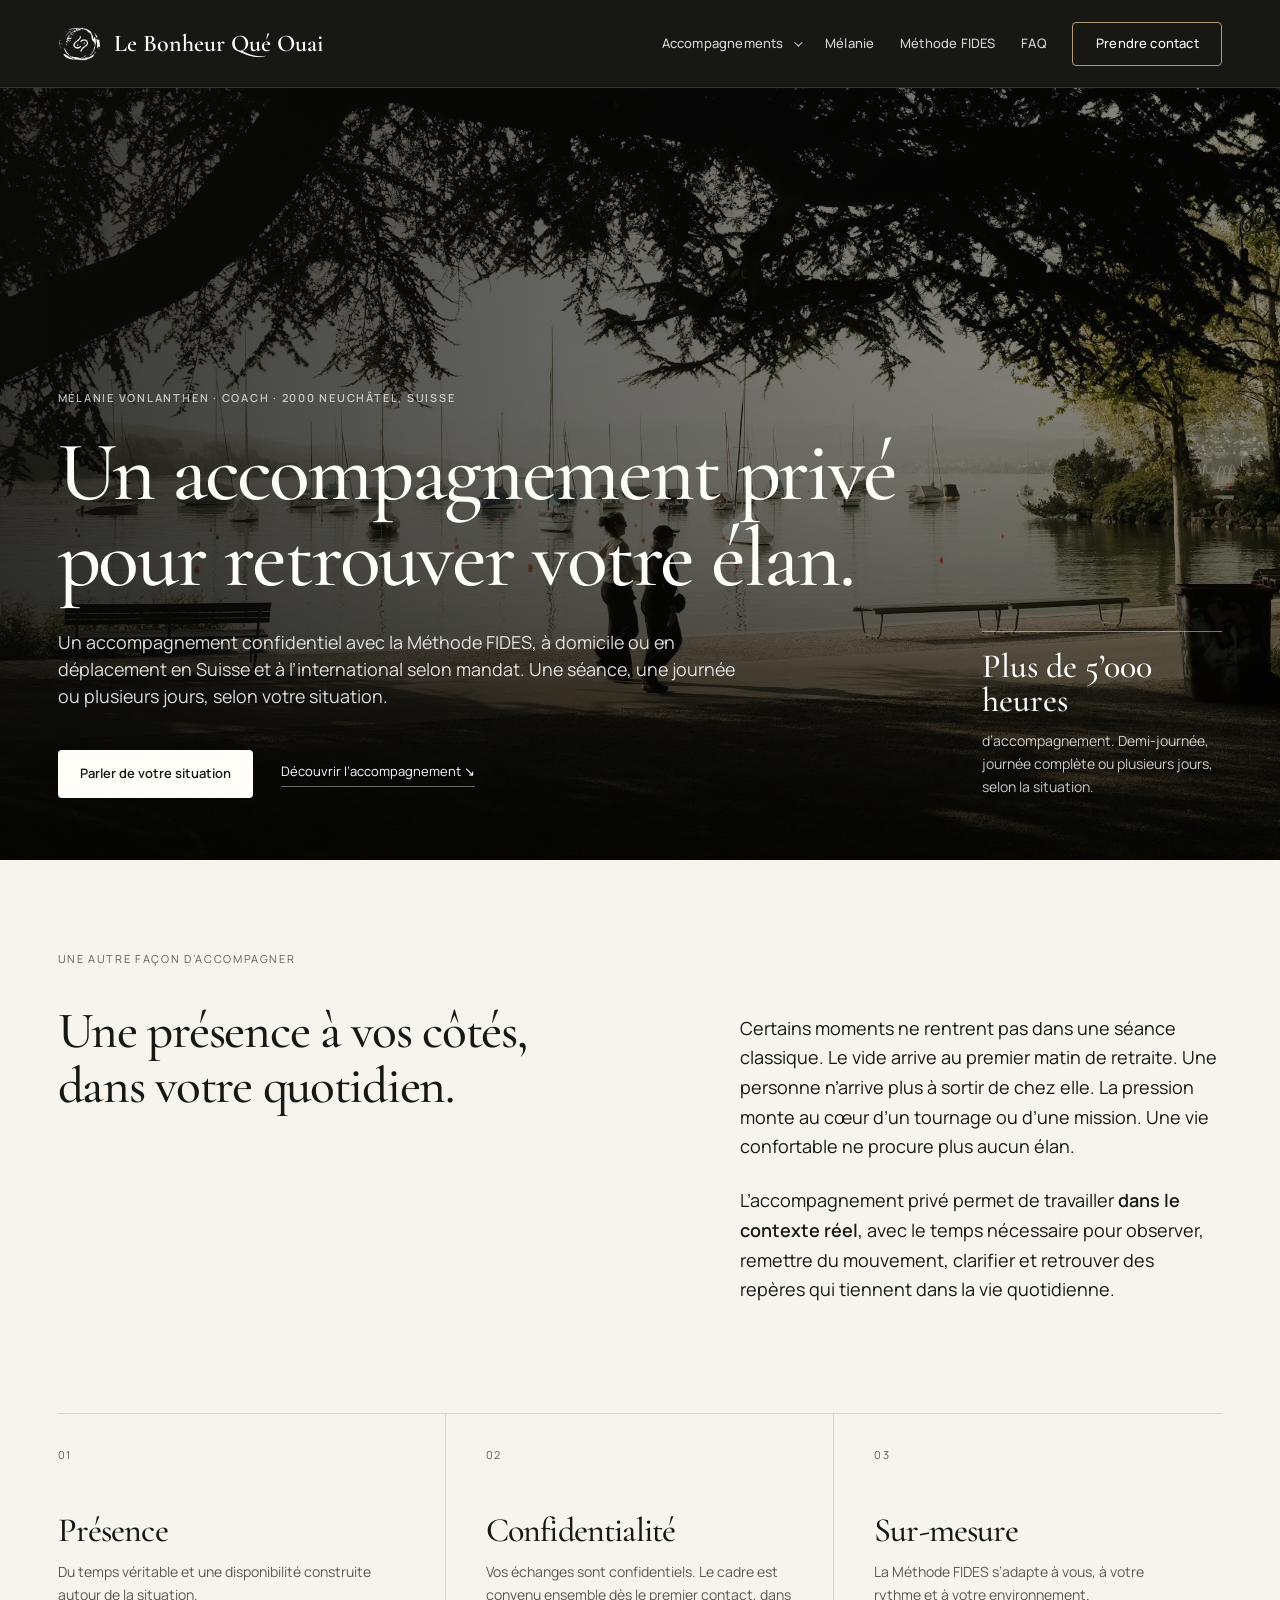
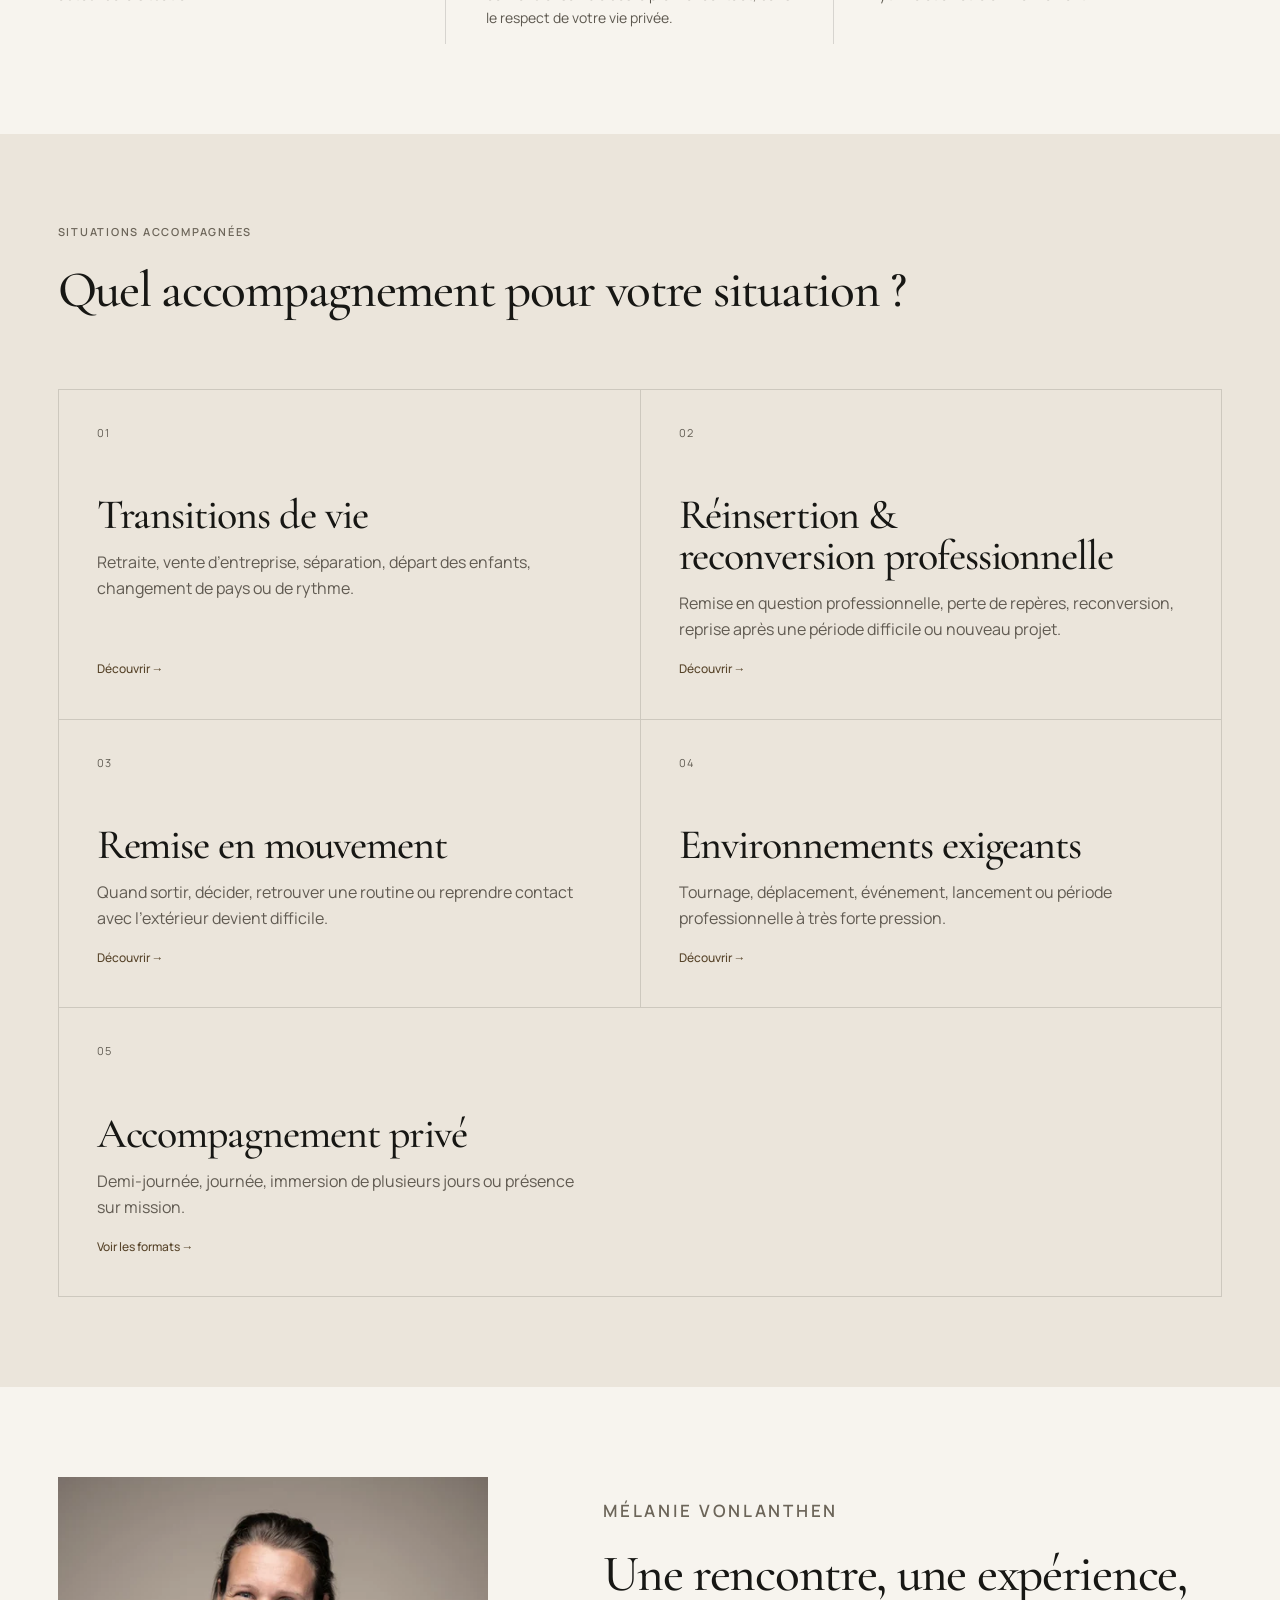
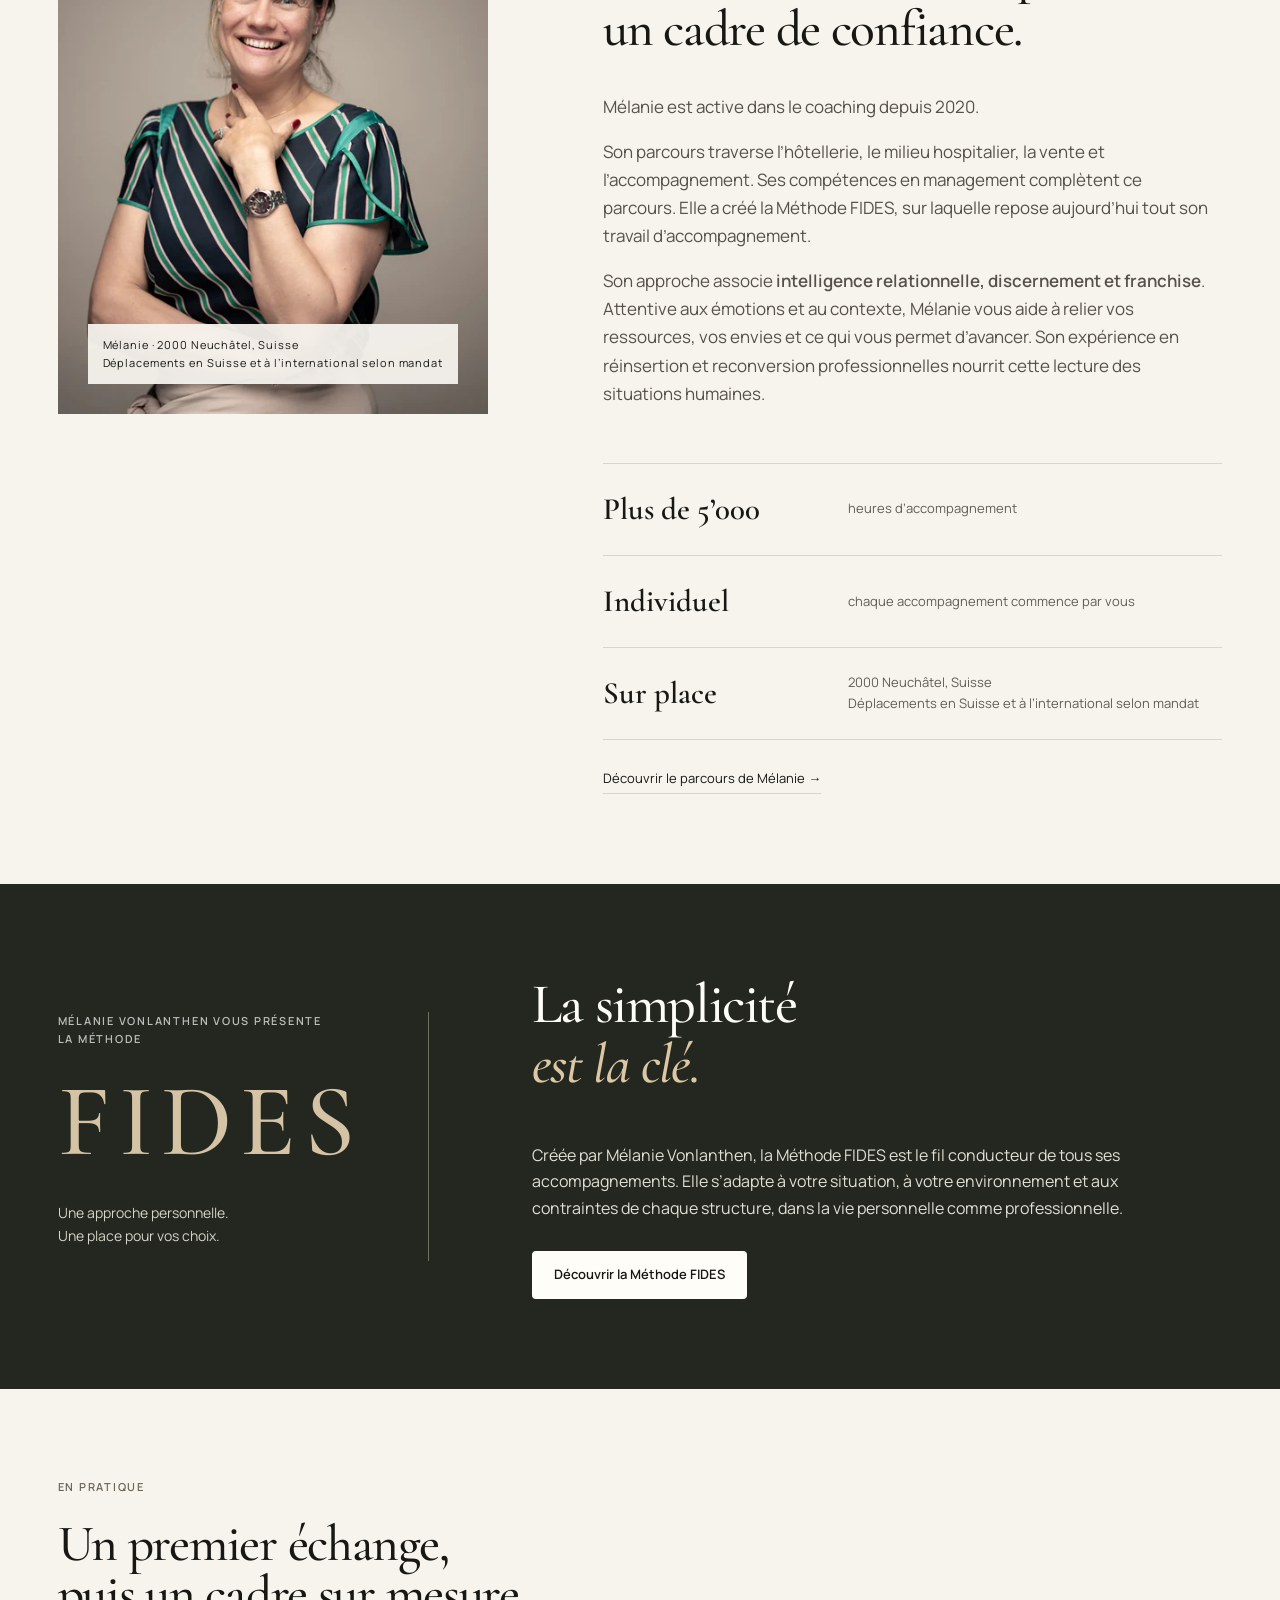
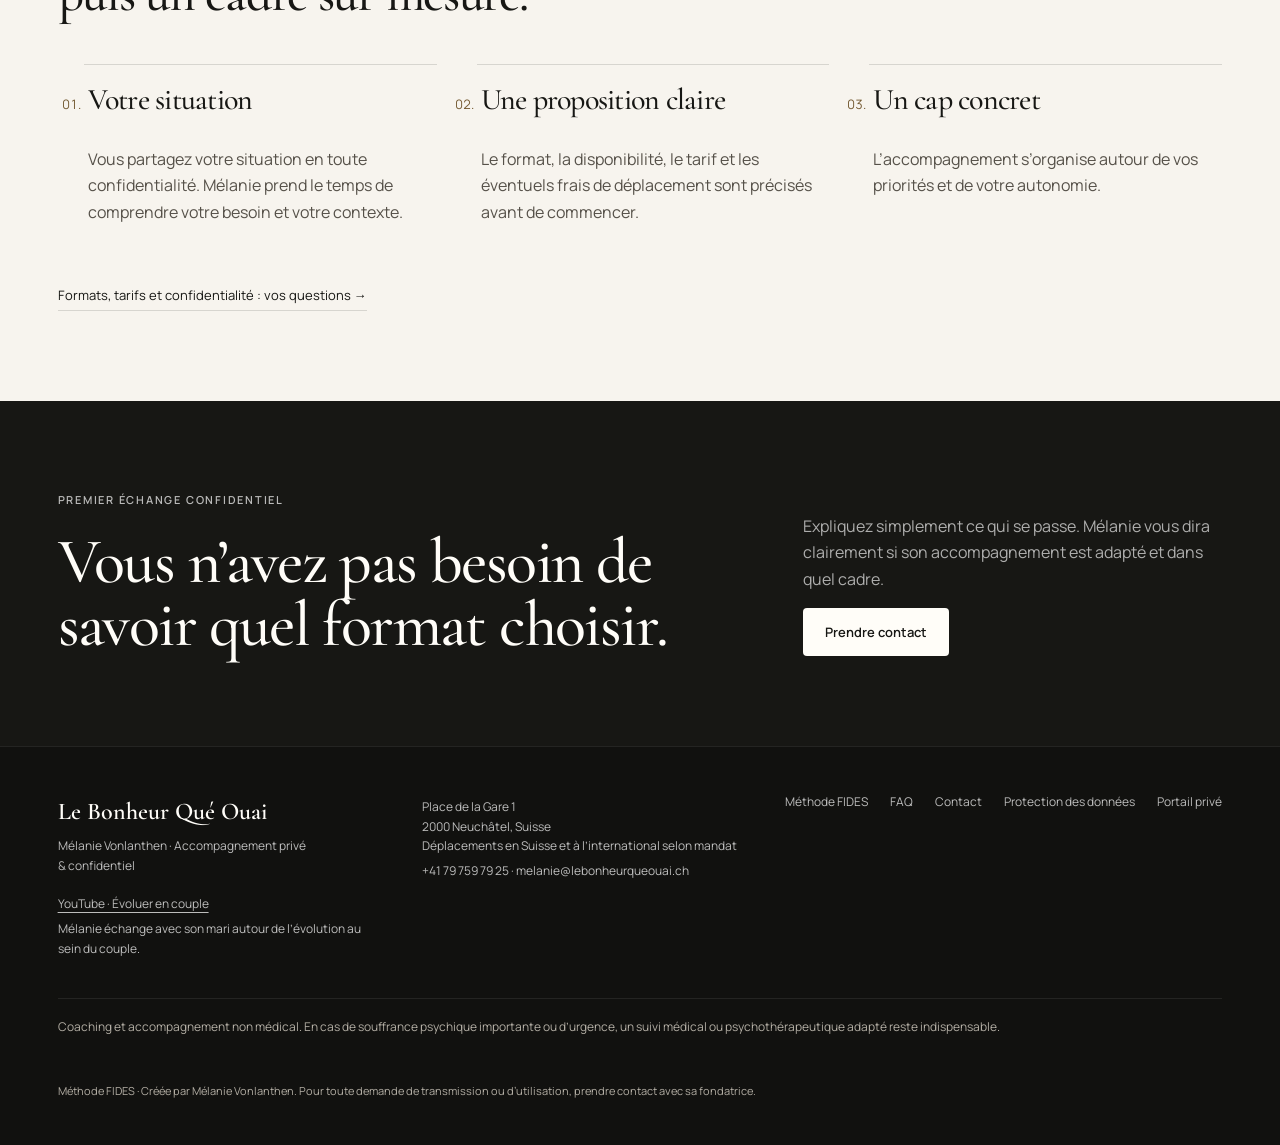
==== commit 269fc2e9: "Préciser les compétences en management et limiter la copie courante des images" ====
--- a/index.html
+++ b/index.html
@@ -29,8 +29,8 @@
 <meta property="og:image:height" content="630">
 <meta property="og:image:type" content="image/jpeg">
 <meta property="og:image:alt" content="Le Bonheur Qué Ouai — Mélanie Vonlanthen. Accompagnement privé et confidentiel. Méthode FIDES.">
-<link rel="stylesheet" href="assets/styles.css?v=20260915-precisions">
-<script defer src="assets/site.js?v=20260913d" onerror="document.documentElement.classList.remove('js')"></script>
+<link rel="stylesheet" href="assets/styles.css?v=20260915-management-images">
+<script defer src="assets/site.js?v=20260915-management-images" onerror="document.documentElement.classList.remove('js')"></script>
 <script type="application/ld+json">{"@context":"https://schema.org","@graph":[{"@type":"WebSite","@id":"https://amontandon01-cmyk.github.io/le_bonheur_que_ouai/#website","url":"https://amontandon01-cmyk.github.io/le_bonheur_que_ouai/","name":"Le Bonheur Qué Ouai","inLanguage":"fr-CH"},{"@type":"Person","@id":"https://amontandon01-cmyk.github.io/le_bonheur_que_ouai/#melanie","name":"Mélanie Vonlanthen","jobTitle":"Coach et accompagnante privée","url":"https://amontandon01-cmyk.github.io/le_bonheur_que_ouai/melanie-vonlanthen.html","telephone":"+41 79 759 79 25","email":"melanie@lebonheurqueouai.ch","knowsAbout":["Méthode FIDES","accompagnement privé","transitions de vie","réinsertion et reconversion professionnelles"],"description":"Créatrice de la Méthode FIDES, Mélanie Vonlanthen propose un accompagnement privé et confidentiel, adapté à la personne et à son environnement."},{"@type":"ProfessionalService","@id":"https://amontandon01-cmyk.github.io/le_bonheur_que_ouai/#business","name":"Le Bonheur Qué Ouai","url":"https://amontandon01-cmyk.github.io/le_bonheur_que_ouai/","founder":{"@id":"https://amontandon01-cmyk.github.io/le_bonheur_que_ouai/#melanie"},"telephone":"+41 79 759 79 25","email":"melanie@lebonheurqueouai.ch","address":{"@type":"PostalAddress","streetAddress":"Place de la Gare 1","postalCode":"2000","addressLocality":"Neuchâtel","addressCountry":"CH"},"areaServed":[{"@type":"Country","name":"Suisse"},{"@type":"Place","name":"International, selon mandat"}],"logo":{"@type":"ImageObject","url":"https://amontandon01-cmyk.github.io/le_bonheur_que_ouai/assets/brand/icon-512.png","width":512,"height":512},"description":"Accompagnement privé et confidentiel avec la Méthode FIDES, à Neuchâtel et en déplacement selon mandat."},{"@type":"WebPage","@id":"https://amontandon01-cmyk.github.io/le_bonheur_que_ouai/#webpage","url":"https://amontandon01-cmyk.github.io/le_bonheur_que_ouai/","name":"Coach de vie à Neuchâtel · Accompagnement privé | Mélanie Vonlanthen","description":"Méthode FIDES et accompagnement privé confidentiel avec Mélanie Vonlanthen à Neuchâtel : transitions de vie, quotidien et missions, en Suisse.","inLanguage":"fr-CH","isPartOf":{"@id":"https://amontandon01-cmyk.github.io/le_bonheur_que_ouai/#website"},"about":{"@id":"https://amontandon01-cmyk.github.io/le_bonheur_que_ouai/#melanie"}}]}</script>
 </head><body><a class="skip-link" href="#contenu">Aller au contenu</a><header class="site-header inner-header" data-header><div class="header-inner">
 <a class="brand" href="index.html" aria-label="Le Bonheur Qué Ouai — accueil"><img class="brand-logo" src="assets/brand/logo-symbol.png" alt="" width="44" height="44"><span class="brand-name">Le Bonheur Qué Ouai</span></a>
@@ -39,7 +39,7 @@
 <details class="nav-disclosure"><summary>Accompagnements<span class="nav-chevron" aria-hidden="true"></span></summary><div class="nav-submenu"><a href="accompagnement-prive.html">Tous les accompagnements</a><a href="transitions-de-vie.html">Transitions de vie</a><a class="nav-professional" href="reinsertion-reconversion-professionnelle.html">Réinsertion &amp; reconversion professionnelle</a><a href="remise-en-mouvement.html">Remise en mouvement</a><a href="environnements-exigeants.html">Tournages &amp; missions</a></div></details>
 <a href="melanie-vonlanthen.html">Mélanie</a><a href="methode-fides.html">Méthode FIDES</a><a href="faq.html">FAQ</a><a class="nav-cta" href="contact.html">Prendre contact</a></nav></div></header><main id="contenu" tabindex="-1">
 <section class="hero home-hero">
-  <div class="hero-content reveal"><p class="eyebrow">Mélanie Vonlanthen · Coach · 2000 Neuchâtel, Suisse</p><h1>Un accompagnement privé pour retrouver votre élan.</h1><p class="hero-lead">Un accompagnement confidentiel avec la Méthode FIDES, à domicile ou en déplacement en Suisse et à l’international selon mandat. Une séance, une journée ou plusieurs jours, selon votre situation.</p><div class="hero-actions"><a class="button button-light" href="contact.html">Parler de votre situation</a><a class="text-link" href="accompagnement-prive.html">Découvrir l’accompagnement ↘</a></div></div>
+  <div class="hero-content reveal"><p class="eyebrow">Mélanie Vonlanthen · Coach · <a href="https://maps.app.goo.gl/n8fhZAWCMHTbzE1E9" target="_blank" rel="noopener noreferrer" aria-label="Place de la Gare 1, 2000 Neuchâtel, Suisse — ouvrir dans Google Maps (nouvel onglet)">2000 Neuchâtel, Suisse</a></p><h1>Un accompagnement privé pour retrouver votre élan.</h1><p class="hero-lead">Un accompagnement confidentiel avec la Méthode FIDES, à domicile ou en déplacement en Suisse et à l’international selon mandat. Une séance, une journée ou plusieurs jours, selon votre situation.</p><div class="hero-actions"><a class="button button-light" href="contact.html">Parler de votre situation</a><a class="text-link" href="accompagnement-prive.html">Découvrir l’accompagnement ↘</a></div></div>
   <div class="hero-note reveal delay-1"><span>Plus de 5’000 heures</span><p>d’accompagnement. Demi-journée, journée complète ou plusieurs jours, selon la situation.</p></div>
 </section>
 <section class="intro section-light">
@@ -55,13 +55,13 @@
 <a class="route-card reveal delay-3" href="accompagnement-prive.html"><span>05</span><h3>Accompagnement privé</h3><p>Demi-journée, journée, immersion de plusieurs jours ou présence sur mission.</p><b>Voir les formats →</b></a>
 </div></section>
 <section class="profile section-light">
-<figure class="profile-visual reveal"><picture><img src="assets/melanie-vonlanthen-960.webp?v=20260913-portrait" srcset="assets/melanie-vonlanthen-480.webp?v=20260913-portrait 480w, assets/melanie-vonlanthen-960.webp?v=20260913-portrait 960w, assets/melanie-vonlanthen.webp?v=20260913-portrait 1440w" sizes="(max-width: 640px) calc(100vw - 40px), (max-width: 1200px) 650px, (min-width: 1584px) 533px, 36vw" alt="Portrait de Mélanie Vonlanthen, coach à Neuchâtel" width="960" height="1200" loading="lazy" decoding="async"></picture><figcaption>Mélanie · 2000 Neuchâtel, Suisse<br>Déplacements en Suisse et à l’international selon mandat</figcaption></figure>
-<div class="profile-copy reveal delay-1"><p class="eyebrow dark">Mélanie Vonlanthen</p><h2>Une rencontre, une expérience, un cadre de confiance.</h2><p>Mélanie est active dans le coaching depuis 2020.</p><p>Son parcours traverse l’hôtellerie, le milieu hospitalier, la vente et l’accompagnement. Elle a créé la Méthode FIDES, sur laquelle repose aujourd’hui tout son travail d’accompagnement.</p><p>Son approche associe <strong>intelligence relationnelle, discernement et franchise</strong>. Attentive aux émotions et au contexte, Mélanie vous aide à relier vos ressources, vos envies et ce qui vous permet d’avancer. Son expérience en réinsertion et reconversion professionnelles nourrit cette lecture des situations humaines.</p><div class="profile-stats"><div><strong>Plus de 5’000</strong><span>heures d’accompagnement</span></div><div><strong>Individuel</strong><span>chaque accompagnement commence par vous</span></div><div><strong>Sur place</strong><span>2000 Neuchâtel, Suisse<br>Déplacements en Suisse et à l’international selon mandat</span></div></div><a class="inline-cta" href="melanie-vonlanthen.html">Découvrir le parcours de Mélanie →</a></div>
+<figure class="profile-visual reveal"><picture><img src="assets/melanie-vonlanthen-960.webp?v=20260913-portrait" srcset="assets/melanie-vonlanthen-480.webp?v=20260913-portrait 480w, assets/melanie-vonlanthen-960.webp?v=20260913-portrait 960w, assets/melanie-vonlanthen.webp?v=20260913-portrait 1440w" sizes="(max-width: 640px) calc(100vw - 40px), (max-width: 1200px) 650px, (min-width: 1584px) 533px, 36vw" alt="Portrait de Mélanie Vonlanthen, coach à Neuchâtel" width="960" height="1200" loading="lazy" decoding="async"></picture><figcaption>Mélanie · <a href="https://maps.app.goo.gl/n8fhZAWCMHTbzE1E9" target="_blank" rel="noopener noreferrer" aria-label="Place de la Gare 1, 2000 Neuchâtel, Suisse — ouvrir dans Google Maps (nouvel onglet)">2000 Neuchâtel, Suisse</a><br>Déplacements en Suisse et à l’international selon mandat</figcaption></figure>
+<div class="profile-copy reveal delay-1"><p class="eyebrow dark">Mélanie Vonlanthen</p><h2>Une rencontre, une expérience, un cadre de confiance.</h2><p>Mélanie est active dans le coaching depuis 2020.</p><p>Son parcours traverse l’hôtellerie, le milieu hospitalier, la vente et l’accompagnement. Ses compétences en management complètent ce parcours. Elle a créé la Méthode FIDES, sur laquelle repose aujourd’hui tout son travail d’accompagnement.</p><p>Son approche associe <strong>intelligence relationnelle, discernement et franchise</strong>. Attentive aux émotions et au contexte, Mélanie vous aide à relier vos ressources, vos envies et ce qui vous permet d’avancer. Son expérience en réinsertion et reconversion professionnelles nourrit cette lecture des situations humaines.</p><div class="profile-stats"><div><strong>Plus de 5’000</strong><span>heures d’accompagnement</span></div><div><strong>Individuel</strong><span>chaque accompagnement commence par vous</span></div><div><strong>Sur place</strong><span><a href="https://maps.app.goo.gl/n8fhZAWCMHTbzE1E9" target="_blank" rel="noopener noreferrer" aria-label="Place de la Gare 1, 2000 Neuchâtel, Suisse — ouvrir dans Google Maps (nouvel onglet)">2000 Neuchâtel, Suisse</a><br>Déplacements en Suisse et à l’international selon mandat</span></div></div><a class="inline-cta" href="melanie-vonlanthen.html">Découvrir le parcours de Mélanie →</a></div>
 </section>
-<section class="section-dark fides-feature"><div class="fides-signature"><p class="eyebrow">Mélanie Vonlanthen vous présente la Méthode FIDES</p><span aria-hidden="true">FIDES</span><p>Une approche personnelle.<br>Une place pour vos choix.</p></div><div class="fides-feature-copy"><h2>La simplicité<br><em>est la clé.</em></h2><p>Créée par Mélanie Vonlanthen, la Méthode FIDES est le fil conducteur de tous ses accompagnements. Elle s’adapte à votre situation, à votre environnement et aux contraintes de chaque structure, dans la vie personnelle comme professionnelle.</p><a class="button button-light" href="methode-fides.html">Découvrir la Méthode FIDES</a></div></section><section class="section-light practical-section"><div><p class="eyebrow dark">En pratique</p><h2>Un premier échange, puis un cadre sur mesure.</h2></div><ol class="practical-steps"><li><h3>Votre situation</h3><p>Vous partagez votre situation en toute confidentialité. Mélanie prend le temps de comprendre votre besoin et votre contexte.</p></li><li><h3>Une proposition claire</h3><p>Le format, la disponibilité, le tarif et les éventuels frais de déplacement sont précisés avant de commencer.</p></li><li><h3>Un cap concret</h3><p>L’accompagnement s’organise autour de vos priorités et de votre autonomie.</p></li></ol><a class="inline-cta" href="faq.html">Formats, tarifs et confidentialité&nbsp;: vos questions →</a></section><section class="section-dark compact-cta"><div><p class="eyebrow">Premier échange confidentiel</p><h2>Vous n’avez pas besoin de savoir quel format choisir.</h2></div><div><p>Expliquez simplement ce qui se passe. Mélanie vous dira clairement si son accompagnement est adapté et dans quel cadre.</p><a class="button button-light" href="contact.html">Prendre contact</a></div></section>
+<section class="section-dark fides-feature"><div class="fides-signature"><p class="eyebrow">Mélanie Vonlanthen vous présente la Méthode</p><span aria-hidden="true">FIDES</span><p>Une approche personnelle.<br>Une place pour vos choix.</p></div><div class="fides-feature-copy"><h2>La simplicité<br><em>est la clé.</em></h2><p>Créée par Mélanie Vonlanthen, la Méthode FIDES est le fil conducteur de tous ses accompagnements. Elle s’adapte à votre situation, à votre environnement et aux contraintes de chaque structure, dans la vie personnelle comme professionnelle.</p><a class="button button-light" href="methode-fides.html">Découvrir la Méthode FIDES</a></div></section><section class="section-light practical-section"><div><p class="eyebrow dark">En pratique</p><h2>Un premier échange, puis un cadre sur mesure.</h2></div><ol class="practical-steps"><li><h3>Votre situation</h3><p>Vous partagez votre situation en toute confidentialité. Mélanie prend le temps de comprendre votre besoin et votre contexte.</p></li><li><h3>Une proposition claire</h3><p>Le format, la disponibilité, le tarif et les éventuels frais de déplacement sont précisés avant de commencer.</p></li><li><h3>Un cap concret</h3><p>L’accompagnement s’organise autour de vos priorités et de votre autonomie.</p></li></ol><a class="inline-cta" href="faq.html">Formats, tarifs et confidentialité&nbsp;: vos questions →</a></section><section class="section-dark compact-cta"><div><p class="eyebrow">Premier échange confidentiel</p><h2>Vous n’avez pas besoin de savoir quel format choisir.</h2></div><div><p>Expliquez simplement ce qui se passe. Mélanie vous dira clairement si son accompagnement est adapté et dans quel cadre.</p><a class="button button-light" href="contact.html">Prendre contact</a></div></section>
 </main><footer class="site-footer">
 <div><strong>Le Bonheur Qué Ouai</strong><p>Mélanie Vonlanthen · Accompagnement privé &amp; confidentiel</p><p class="footer-youtube"><a href="https://www.youtube.com/channel/UCPby14BXJpV1jzdM7zE-QJA/videos" target="_blank" rel="noopener noreferrer" aria-label="YouTube · Évoluer en couple (nouvel onglet)">YouTube · Évoluer en couple</a><span>Mélanie échange avec son mari autour de l’évolution au sein du couple.</span></p></div>
-<div class="footer-meta"><p>Place de la Gare 1<br>2000 Neuchâtel, Suisse<br>Déplacements en Suisse et à l’international selon mandat</p><p><a href="tel:+41797597925">+41 79 759 79 25</a> · <a href="mailto:melanie@lebonheurqueouai.ch">melanie@lebonheurqueouai.ch</a></p></div>
+<div class="footer-meta"><p><a href="https://maps.app.goo.gl/n8fhZAWCMHTbzE1E9" target="_blank" rel="noopener noreferrer" aria-label="Place de la Gare 1, 2000 Neuchâtel, Suisse — ouvrir dans Google Maps (nouvel onglet)">Place de la Gare 1<br>2000 Neuchâtel, Suisse</a><br>Déplacements en Suisse et à l’international selon mandat</p><p><a href="tel:+41797597925">+41 79 759 79 25</a> · <a href="mailto:melanie@lebonheurqueouai.ch">melanie@lebonheurqueouai.ch</a></p></div>
 <div class="footer-links"><a href="methode-fides.html">Méthode FIDES</a><a href="faq.html">FAQ</a><a href="contact.html">Contact</a><a href="protection-des-donnees.html">Protection des données</a><a href="https://portail.lebonheurqueouai.ch/">Portail privé</a></div>
 <div class="photo-credits">Coaching et accompagnement non médical. En cas de souffrance psychique importante ou d’urgence, un suivi médical ou psychothérapeutique adapté reste indispensable.</div>
 <p class="fides-attribution">Méthode FIDES · Créée par Mélanie Vonlanthen. Pour toute demande de transmission ou d’utilisation, prendre contact avec sa fondatrice.</p></footer></body></html>
--- a/assets/styles.css
+++ b/assets/styles.css
@@ -81,7 +81,7 @@
 }
 body.menu-open { overflow: hidden; }
 a { color: inherit; text-decoration: none; }
-img { display: block; max-width: 100%; }
+img { display: block; max-width: 100%; -webkit-touch-callout: none; }
 button { font: inherit; }
 ::selection { background: #cdbc9f; color: var(--ink); }
 h1, h2, h3, p { margin-top: 0; }
@@ -422,7 +422,7 @@
 .pricing-table th, .pricing-table td { padding: 20px 20px 20px 0; border-bottom: 1px solid var(--line); text-align: left; vertical-align: top; }
 .pricing-table th { font-weight: 500; }
 .pricing-table thead { border-top: 1px solid var(--line); }
-.pricing-table thead th { color: var(--muted); font-size: 11px; letter-spacing: .12em; text-transform: uppercase; }
+.pricing-table thead th { font-size: 11px; letter-spacing: .12em; text-transform: uppercase; }
 .pricing-table th:first-child { width: 42%; }
 .pricing-table th:last-child, .pricing-table td:last-child { padding-right: 0; }
 
